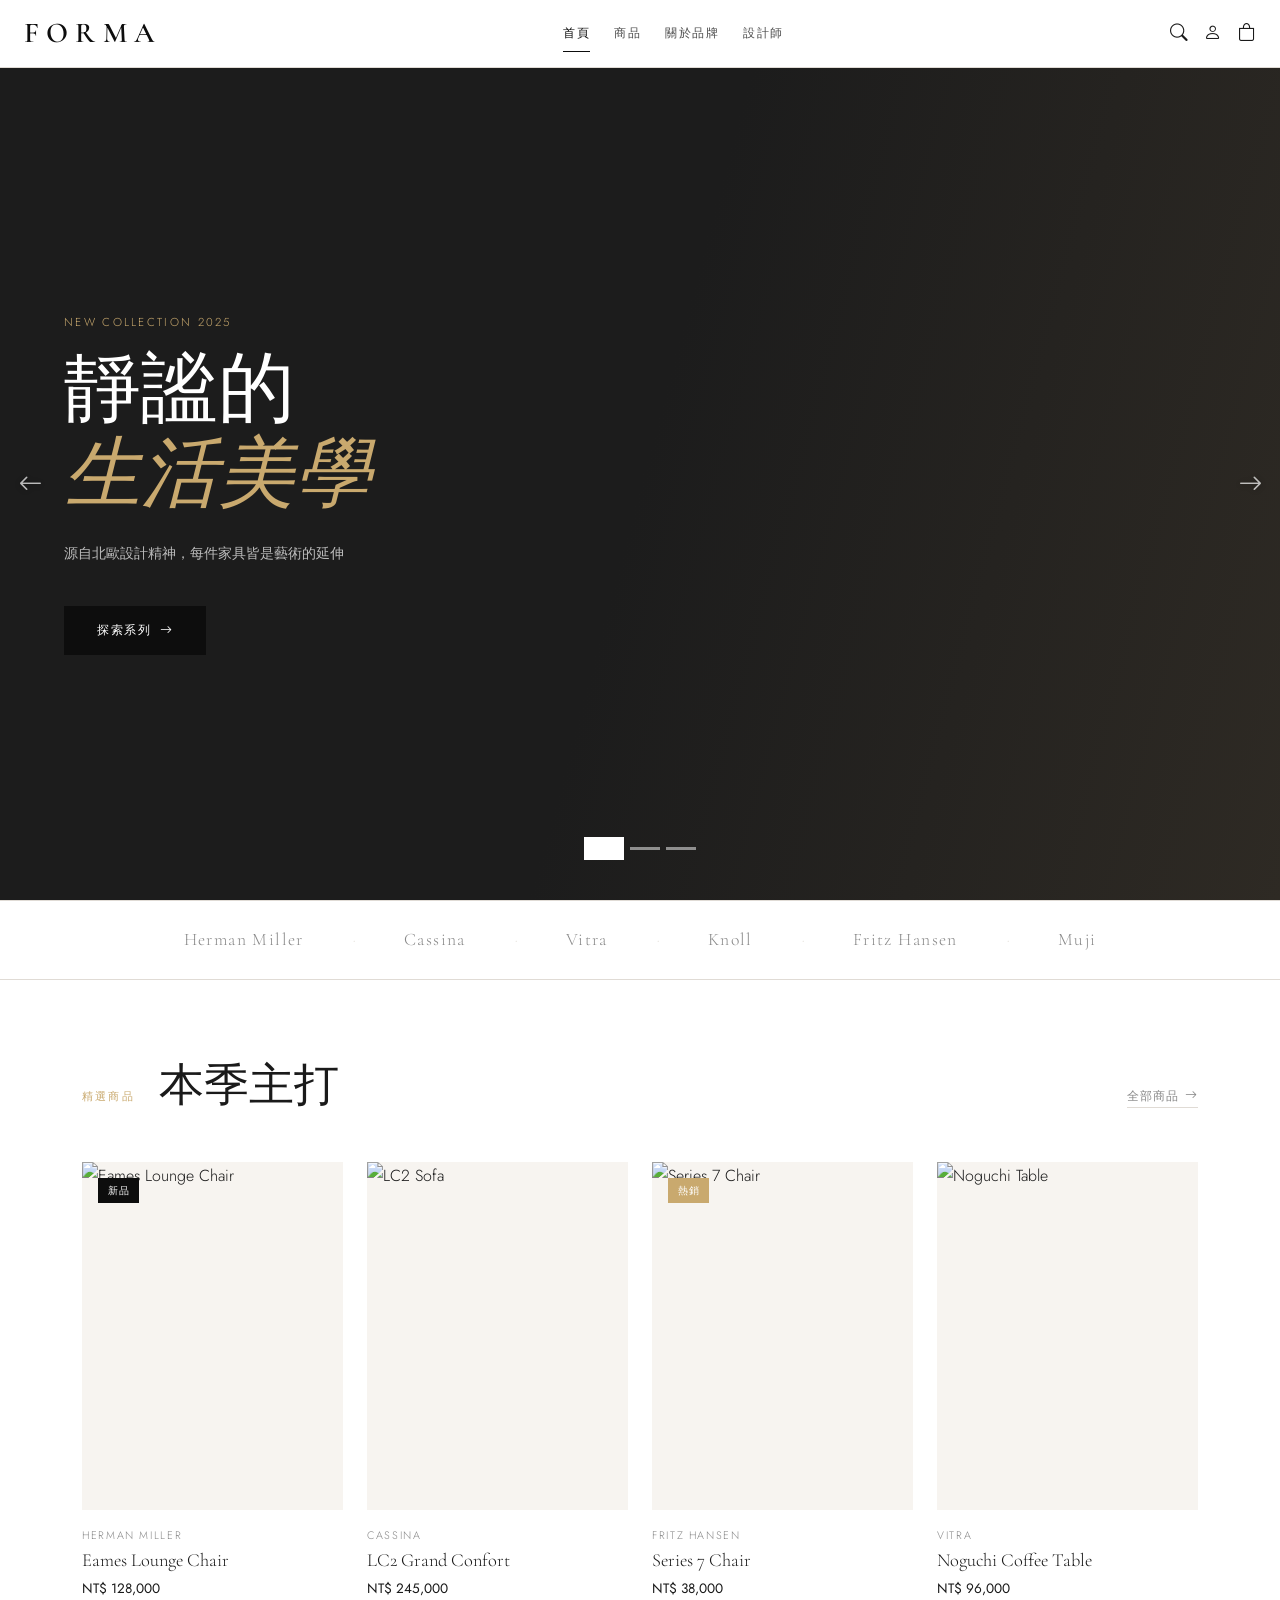
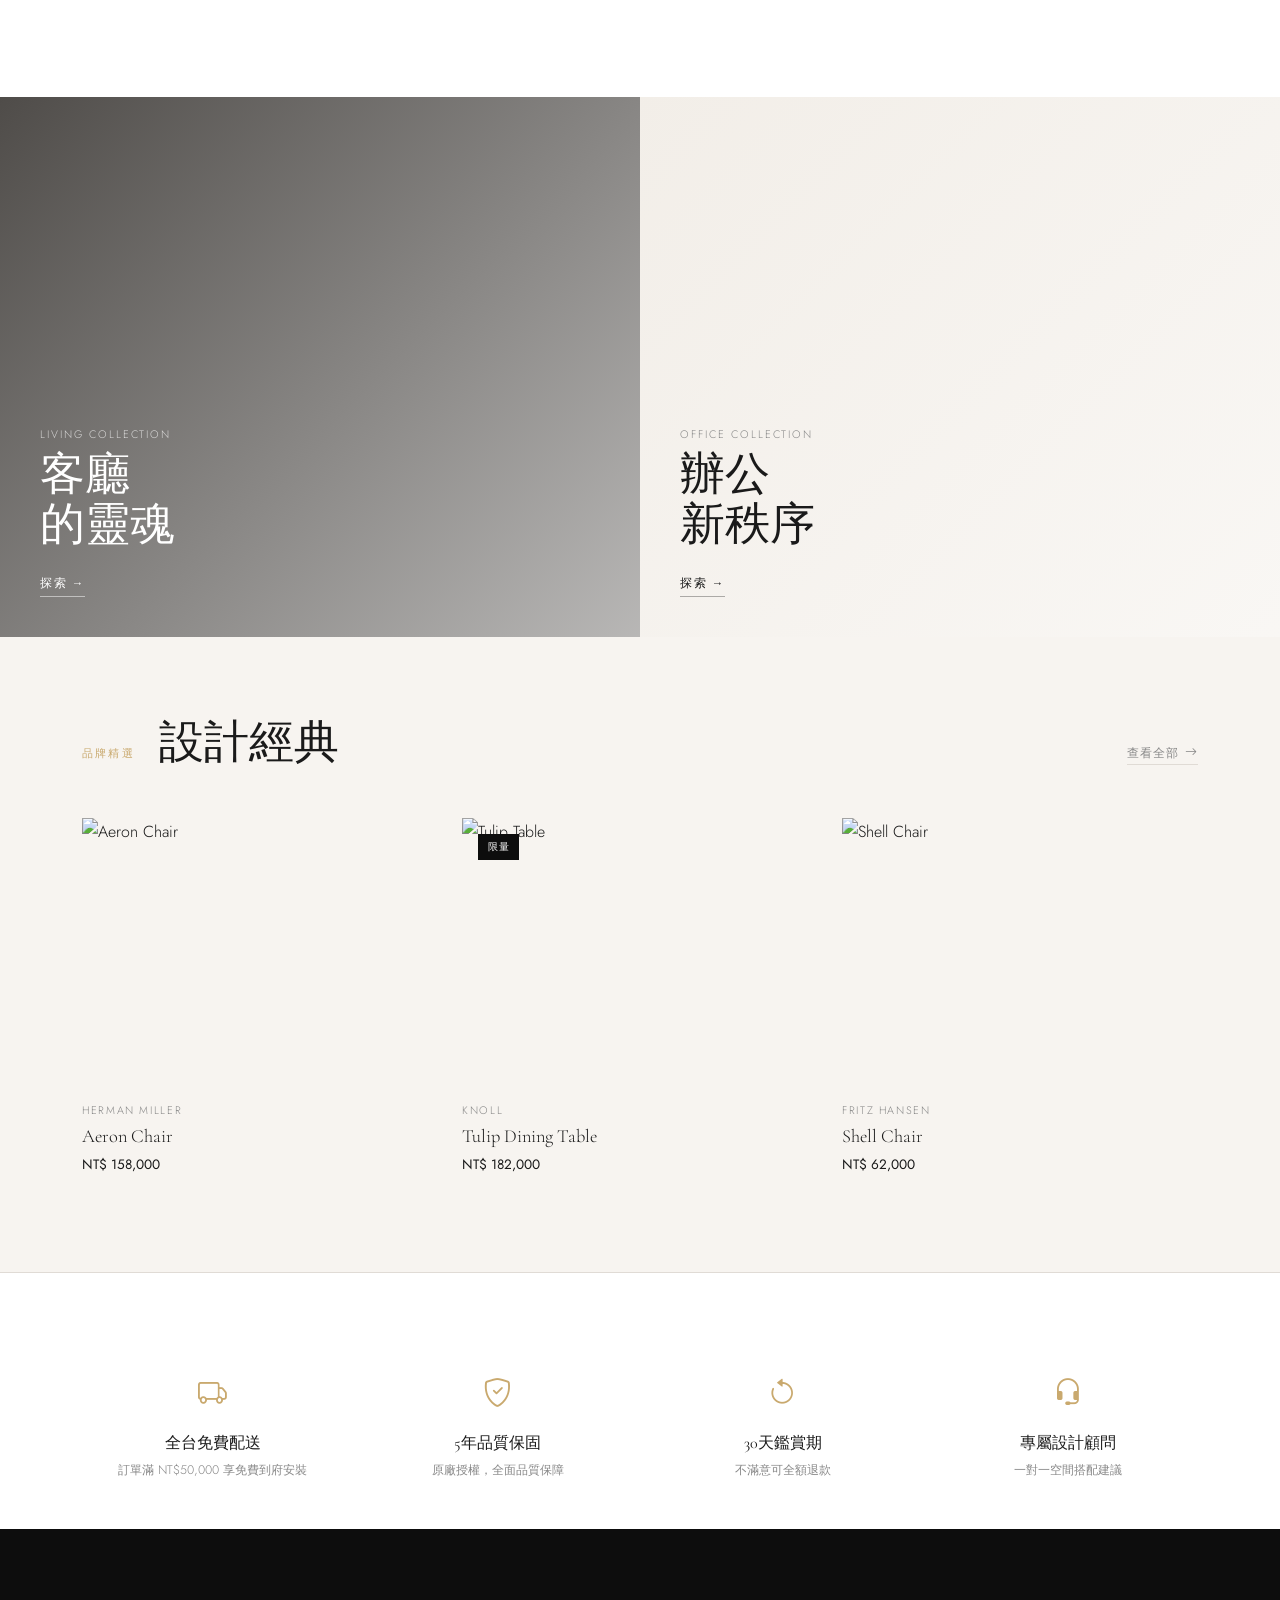
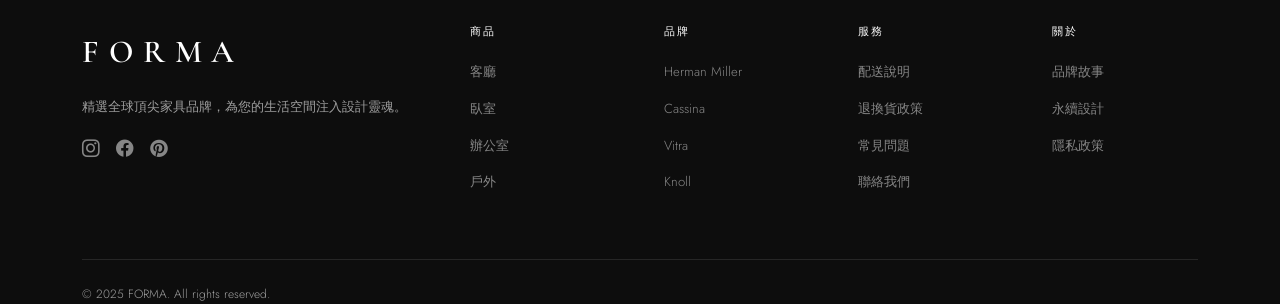
==== index.html @ 5d5b5949 "first commit" ====
<!DOCTYPE html>
<html lang="zh-TW">
<head>
  <meta charset="UTF-8">
  <meta name="viewport" content="width=device-width, initial-scale=1.0">
  <title>FORMA — 精品家具</title>
  <link rel="preconnect" href="https://fonts.googleapis.com">
  <link href="https://fonts.googleapis.com/css2?family=Cormorant+Garamond:ital,wght@0,300;0,400;0,600;1,300;1,400&family=Jost:wght@200;300;400;500&display=swap" rel="stylesheet">
  <!-- Bootstrap 5 CDN -->
  <link rel="stylesheet" href="https://cdn.jsdelivr.net/npm/bootstrap@5.3.0/dist/css/bootstrap.min.css">
  <link rel="stylesheet" href="https://cdn.jsdelivr.net/npm/bootstrap-icons@1.11.0/font/bootstrap-icons.css">
  <link rel="stylesheet" href="style.css">
</head>
<body>

  <!-- ── NAVBAR ── -->
  <nav class="navbar navbar-expand-lg sticky-top forma-nav">
    <div class="container-fluid px-4">
      <a class="navbar-brand forma-logo" href="index.html">FORMA</a>
      <button class="navbar-toggler border-0" type="button" data-bs-toggle="collapse" data-bs-target="#navMenu">
        <i class="bi bi-list fs-4"></i>
      </button>
      <div class="collapse navbar-collapse" id="navMenu">
        <ul class="navbar-nav mx-auto gap-4">
          <li class="nav-item"><a class="nav-link active" href="index.html">首頁</a></li>
          <li class="nav-item"><a class="nav-link" href="products.html">商品</a></li>
          <li class="nav-item"><a class="nav-link" href="#">關於品牌</a></li>
          <li class="nav-item"><a class="nav-link" href="#">設計師</a></li>
        </ul>
        <div class="d-flex align-items-center gap-3">
          <a href="#" class="nav-icon"><i class="bi bi-search"></i></a>
          <a href="#" class="nav-icon"><i class="bi bi-person"></i></a>
          <a href="cart.html" class="nav-icon cart-icon">
            <i class="bi bi-bag"></i>
            <span class="cart-badge" id="cartCount">0</span>
          </a>
        </div>
      </div>
    </div>
  </nav>

  <!-- ── HERO CAROUSEL ── -->
  <section class="hero-section">
    <div id="heroCarousel" class="carousel slide" data-bs-ride="carousel" data-bs-interval="5000">
      <div class="carousel-inner">

        <div class="carousel-item active">
          <div class="hero-slide hero-slide-1">
            <div class="hero-content">
              <p class="hero-label">New Collection 2025</p>
              <h1 class="hero-title">靜謐的<br><em>生活美學</em></h1>
              <p class="hero-sub">源自北歐設計精神，每件家具皆是藝術的延伸</p>
              <a href="products.html" class="btn-forma">探索系列 <i class="bi bi-arrow-right ms-2"></i></a>
            </div>
          </div>
        </div>

        <div class="carousel-item">
          <div class="hero-slide hero-slide-2">
            <div class="hero-content hero-content-right">
              <p class="hero-label">Herman Miller — Signature</p>
              <h1 class="hero-title">人體工學<br><em>的藝術</em></h1>
              <p class="hero-sub">重新定義工作與生活的邊界</p>
              <a href="products.html" class="btn-forma btn-forma-light">立即選購 <i class="bi bi-arrow-right ms-2"></i></a>
            </div>
          </div>
        </div>

        <div class="carousel-item">
          <div class="hero-slide hero-slide-3">
            <div class="hero-content">
              <p class="hero-label">Cassina — Iconic Series</p>
              <h1 class="hero-title">義大利<br><em>工藝傳承</em></h1>
              <p class="hero-sub">百年手工技藝，融入現代生活空間</p>
              <a href="products.html" class="btn-forma">發現更多 <i class="bi bi-arrow-right ms-2"></i></a>
            </div>
          </div>
        </div>

      </div>
      <!-- Carousel controls -->
      <button class="carousel-control-prev" type="button" data-bs-target="#heroCarousel" data-bs-slide="prev">
        <i class="bi bi-arrow-left carousel-arrow"></i>
      </button>
      <button class="carousel-control-next" type="button" data-bs-target="#heroCarousel" data-bs-slide="next">
        <i class="bi bi-arrow-right carousel-arrow"></i>
      </button>
      <!-- Indicators -->
      <div class="carousel-indicators carousel-dots">
        <button type="button" data-bs-target="#heroCarousel" data-bs-slide-to="0" class="active"></button>
        <button type="button" data-bs-target="#heroCarousel" data-bs-slide-to="1"></button>
        <button type="button" data-bs-target="#heroCarousel" data-bs-slide-to="2"></button>
      </div>
    </div>
  </section>

  <!-- ── BRAND STRIP ── -->
  <section class="brand-strip py-4">
    <div class="container">
      <div class="d-flex justify-content-center align-items-center flex-wrap gap-5">
        <span class="brand-name">Herman Miller</span>
        <span class="brand-sep">·</span>
        <span class="brand-name">Cassina</span>
        <span class="brand-sep">·</span>
        <span class="brand-name">Vitra</span>
        <span class="brand-sep">·</span>
        <span class="brand-name">Knoll</span>
        <span class="brand-sep">·</span>
        <span class="brand-name">Fritz Hansen</span>
        <span class="brand-sep">·</span>
        <span class="brand-name">Muji</span>
      </div>
    </div>
  </section>

  <!-- ── FEATURED PRODUCTS ── -->
  <section class="section-pad">
    <div class="container">
      <div class="section-header">
        <span class="section-label">精選商品</span>
        <h2 class="section-title">本季主打</h2>
        <a href="products.html" class="section-link">全部商品 <i class="bi bi-arrow-right"></i></a>
      </div>

      <div class="row g-4">
        <!-- Product Card 1 -->
        <div class="col-12 col-md-6 col-lg-3">
          <div class="product-card" onclick="window.location='product-detail.html?id=1'">
            <div class="product-img-wrap">
              <img src="https://images.unsplash.com/photo-1555041469-a586c61ea9bc?w=600&q=80" class="product-img" alt="Eames Lounge Chair">
              <div class="product-overlay">
                <button class="btn-overlay" onclick="event.stopPropagation(); addToCart(1, 'Eames Lounge Chair', 128000)">
                  <i class="bi bi-bag-plus me-1"></i> 加入購物車
                </button>
              </div>
              <span class="product-badge">新品</span>
            </div>
            <div class="product-info">
              <p class="product-brand">Herman Miller</p>
              <h3 class="product-name">Eames Lounge Chair</h3>
              <p class="product-price">NT$ 128,000</p>
            </div>
          </div>
        </div>

        <!-- Product Card 2 -->
        <div class="col-12 col-md-6 col-lg-3">
          <div class="product-card" onclick="window.location='product-detail.html?id=2'">
            <div class="product-img-wrap">
              <img src="https://images.unsplash.com/photo-1586023492125-27b2c045efd7?w=600&q=80" class="product-img" alt="LC2 Sofa">
              <div class="product-overlay">
                <button class="btn-overlay" onclick="event.stopPropagation(); addToCart(2, 'LC2 Grand Confort', 245000)">
                  <i class="bi bi-bag-plus me-1"></i> 加入購物車
                </button>
              </div>
            </div>
            <div class="product-info">
              <p class="product-brand">Cassina</p>
              <h3 class="product-name">LC2 Grand Confort</h3>
              <p class="product-price">NT$ 245,000</p>
            </div>
          </div>
        </div>

        <!-- Product Card 3 -->
        <div class="col-12 col-md-6 col-lg-3">
          <div class="product-card" onclick="window.location='product-detail.html?id=3'">
            <div class="product-img-wrap">
              <img src="https://images.unsplash.com/photo-1567538096630-e0c55bd6374c?w=600&q=80" class="product-img" alt="Series 7 Chair">
              <div class="product-overlay">
                <button class="btn-overlay" onclick="event.stopPropagation(); addToCart(3, 'Series 7 Chair', 38000)">
                  <i class="bi bi-bag-plus me-1"></i> 加入購物車
                </button>
              </div>
              <span class="product-badge badge-sale">熱銷</span>
            </div>
            <div class="product-info">
              <p class="product-brand">Fritz Hansen</p>
              <h3 class="product-name">Series 7 Chair</h3>
              <p class="product-price">NT$ 38,000</p>
            </div>
          </div>
        </div>

        <!-- Product Card 4 -->
        <div class="col-12 col-md-6 col-lg-3">
          <div class="product-card" onclick="window.location='product-detail.html?id=4'">
            <div class="product-img-wrap">
              <img src="https://images.unsplash.com/photo-1518455027359-f3f8164ba6bd?w=600&q=80" class="product-img" alt="Noguchi Table">
              <div class="product-overlay">
                <button class="btn-overlay" onclick="event.stopPropagation(); addToCart(4, 'Noguchi Coffee Table', 96000)">
                  <i class="bi bi-bag-plus me-1"></i> 加入購物車
                </button>
              </div>
            </div>
            <div class="product-info">
              <p class="product-brand">Vitra</p>
              <h3 class="product-name">Noguchi Coffee Table</h3>
              <p class="product-price">NT$ 96,000</p>
            </div>
          </div>
        </div>
      </div>
    </div>
  </section>

  <!-- ── BANNER SPLIT ── -->
  <section class="banner-split">
    <div class="banner-left">
      <div class="banner-content">
        <span class="banner-label">Living Collection</span>
        <h2 class="banner-title">客廳<br>的靈魂</h2>
        <a href="products.html?cat=living" class="btn-forma-sm">探索 →</a>
      </div>
    </div>
    <div class="banner-right">
      <div class="banner-content">
        <span class="banner-label">Office Collection</span>
        <h2 class="banner-title">辦公<br>新秩序</h2>
        <a href="products.html?cat=office" class="btn-forma-sm btn-forma-sm-light">探索 →</a>
      </div>
    </div>
  </section>

  <!-- ── MORE PRODUCTS ── -->
  <section class="section-pad bg-cream">
    <div class="container">
      <div class="section-header">
        <span class="section-label">品牌精選</span>
        <h2 class="section-title">設計經典</h2>
        <a href="products.html" class="section-link">查看全部 <i class="bi bi-arrow-right"></i></a>
      </div>

      <div class="row g-4">
        <div class="col-12 col-md-4 col-lg-4">
          <div class="product-card product-card-wide" onclick="window.location='product-detail.html?id=5'">
            <div class="product-img-wrap">
              <img src="https://images.unsplash.com/photo-1592078615290-033ee584e267?w=800&q=80" class="product-img" alt="Aeron Chair">
              <div class="product-overlay">
                <button class="btn-overlay" onclick="event.stopPropagation(); addToCart(5, 'Aeron Chair', 158000)">
                  <i class="bi bi-bag-plus me-1"></i> 加入購物車
                </button>
              </div>
            </div>
            <div class="product-info">
              <p class="product-brand">Herman Miller</p>
              <h3 class="product-name">Aeron Chair</h3>
              <p class="product-price">NT$ 158,000</p>
            </div>
          </div>
        </div>

        <div class="col-12 col-md-4 col-lg-4">
          <div class="product-card product-card-wide" onclick="window.location='product-detail.html?id=6'">
            <div class="product-img-wrap">
              <img src="https://images.unsplash.com/photo-1555041469-a586c61ea9bc?w=800&q=80" class="product-img" alt="Tulip Table">
              <div class="product-overlay">
                <button class="btn-overlay" onclick="event.stopPropagation(); addToCart(6, 'Tulip Dining Table', 182000)">
                  <i class="bi bi-bag-plus me-1"></i> 加入購物車
                </button>
              </div>
              <span class="product-badge">限量</span>
            </div>
            <div class="product-info">
              <p class="product-brand">Knoll</p>
              <h3 class="product-name">Tulip Dining Table</h3>
              <p class="product-price">NT$ 182,000</p>
            </div>
          </div>
        </div>

        <div class="col-12 col-md-4 col-lg-4">
          <div class="product-card product-card-wide" onclick="window.location='product-detail.html?id=7'">
            <div class="product-img-wrap">
              <img src="https://images.unsplash.com/photo-1556909114-f6e7ad7d3136?w=800&q=80" class="product-img" alt="Shell Chair">
              <div class="product-overlay">
                <button class="btn-overlay" onclick="event.stopPropagation(); addToCart(7, 'Shell Chair', 62000)">
                  <i class="bi bi-bag-plus me-1"></i> 加入購物車
                </button>
              </div>
            </div>
            <div class="product-info">
              <p class="product-brand">Fritz Hansen</p>
              <h3 class="product-name">Shell Chair</h3>
              <p class="product-price">NT$ 62,000</p>
            </div>
          </div>
        </div>
      </div>
    </div>
  </section>

  <!-- ── FEATURE STRIP ── -->
  <section class="feature-strip section-pad">
    <div class="container">
      <div class="row g-4 text-center">
        <div class="col-6 col-md-3">
          <div class="feature-item">
            <i class="bi bi-truck feature-icon"></i>
            <h5 class="feature-title">全台免費配送</h5>
            <p class="feature-text">訂單滿 NT$50,000 享免費到府安裝</p>
          </div>
        </div>
        <div class="col-6 col-md-3">
          <div class="feature-item">
            <i class="bi bi-shield-check feature-icon"></i>
            <h5 class="feature-title">5年品質保固</h5>
            <p class="feature-text">原廠授權，全面品質保障</p>
          </div>
        </div>
        <div class="col-6 col-md-3">
          <div class="feature-item">
            <i class="bi bi-arrow-counterclockwise feature-icon"></i>
            <h5 class="feature-title">30天鑑賞期</h5>
            <p class="feature-text">不滿意可全額退款</p>
          </div>
        </div>
        <div class="col-6 col-md-3">
          <div class="feature-item">
            <i class="bi bi-headset feature-icon"></i>
            <h5 class="feature-title">專屬設計顧問</h5>
            <p class="feature-text">一對一空間搭配建議</p>
          </div>
        </div>
      </div>
    </div>
  </section>

  <!-- ── FOOTER ── -->
  <footer class="forma-footer">
    <div class="container">
      <div class="row g-5 py-5">
        <div class="col-12 col-md-4">
          <p class="footer-logo">FORMA</p>
          <p class="footer-desc">精選全球頂尖家具品牌，為您的生活空間注入設計靈魂。</p>
          <div class="d-flex gap-3 mt-3">
            <a href="#" class="social-icon"><i class="bi bi-instagram"></i></a>
            <a href="#" class="social-icon"><i class="bi bi-facebook"></i></a>
            <a href="#" class="social-icon"><i class="bi bi-pinterest"></i></a>
          </div>
        </div>
        <div class="col-6 col-md-2">
          <h6 class="footer-heading">商品</h6>
          <ul class="footer-links">
            <li><a href="#">客廳</a></li>
            <li><a href="#">臥室</a></li>
            <li><a href="#">辦公室</a></li>
            <li><a href="#">戶外</a></li>
          </ul>
        </div>
        <div class="col-6 col-md-2">
          <h6 class="footer-heading">品牌</h6>
          <ul class="footer-links">
            <li><a href="#">Herman Miller</a></li>
            <li><a href="#">Cassina</a></li>
            <li><a href="#">Vitra</a></li>
            <li><a href="#">Knoll</a></li>
          </ul>
        </div>
        <div class="col-6 col-md-2">
          <h6 class="footer-heading">服務</h6>
          <ul class="footer-links">
            <li><a href="#">配送說明</a></li>
            <li><a href="#">退換貨政策</a></li>
            <li><a href="#">常見問題</a></li>
            <li><a href="#">聯絡我們</a></li>
          </ul>
        </div>
        <div class="col-6 col-md-2">
          <h6 class="footer-heading">關於</h6>
          <ul class="footer-links">
            <li><a href="#">品牌故事</a></li>
            <li><a href="#">永續設計</a></li>
            <li><a href="#">隱私政策</a></li>
          </ul>
        </div>
      </div>
      <div class="footer-bottom">
        <p>© 2025 FORMA. All rights reserved.</p>
      </div>
    </div>
  </footer>

  <!-- Toast 通知 -->
  <div class="toast-container position-fixed bottom-0 end-0 p-3">
    <div id="cartToast" class="toast align-items-center text-bg-dark border-0" role="alert">
      <div class="d-flex">
        <div class="toast-body">
          <i class="bi bi-check-circle me-2"></i> 已加入購物車！
        </div>
        <button type="button" class="btn-close btn-close-white me-2 m-auto" data-bs-dismiss="toast"></button>
      </div>
    </div>
  </div>

  <script src="https://cdn.jsdelivr.net/npm/bootstrap@5.3.0/dist/js/bootstrap.bundle.min.js"></script>
  <script src="cart.js"></script>
</body>
</html>
---- style.css ----
/* ══════════════════════════════════════
   FORMA — Design System CSS
   使用技術：CSS Variables, Flexbox, Grid,
   Position, Box Model, Bootstrap 5 整合
   ══════════════════════════════════════ */

/* ── CSS Variables (設計 Token) ── */
:root {
  --color-black:    #0d0d0d;
  --color-dark:     #1a1a1a;
  --color-mid:      #4a4a4a;
  --color-muted:    #888888;
  --color-border:   #e0dbd5;
  --color-cream:    #f7f4f0;
  --color-white:    #ffffff;
  --color-accent:   #c9a96e;   /* warm gold */
  --color-accent-d: #a8834a;

  --font-display: 'Cormorant Garamond', serif;
  --font-body:    'Jost', sans-serif;

  --nav-h: 68px;
  --radius: 2px;
  --transition: 0.3s cubic-bezier(0.4, 0, 0.2, 1);
}

/* ── Reset & Base ── */
*, *::before, *::after { box-sizing: border-box; margin: 0; padding: 0; }

html { scroll-behavior: smooth; }

body {
  font-family: var(--font-body);
  color: var(--color-dark);
  background: var(--color-white);
  font-weight: 300;
  line-height: 1.7;
  -webkit-font-smoothing: antialiased;
}

a { text-decoration: none; color: inherit; }
img { display: block; width: 100%; height: 100%; object-fit: cover; }
button { cursor: pointer; border: none; background: none; }

/* ── NAV ── */
.forma-nav {
  background: var(--color-white);
  border-bottom: 1px solid var(--color-border);
  height: var(--nav-h);
  z-index: 1000;
  transition: box-shadow var(--transition);
}
.forma-nav.scrolled { box-shadow: 0 2px 20px rgba(0,0,0,.06); }

.forma-logo {
  font-family: var(--font-display);
  font-size: 1.8rem;
  font-weight: 600;
  letter-spacing: 0.25em;
  color: var(--color-black) !important;
}

.navbar-nav .nav-link {
  font-family: var(--font-body);
  font-size: 0.78rem;
  font-weight: 400;
  letter-spacing: 0.12em;
  text-transform: uppercase;
  color: var(--color-mid) !important;
  padding: 0.5rem 0 !important;
  position: relative;
  transition: color var(--transition);
}
.navbar-nav .nav-link::after {
  content: '';
  position: absolute;
  bottom: 0; left: 0;
  width: 0; height: 1px;
  background: var(--color-black);
  transition: width var(--transition);
}
.navbar-nav .nav-link:hover,
.navbar-nav .nav-link.active { color: var(--color-black) !important; }
.navbar-nav .nav-link:hover::after,
.navbar-nav .nav-link.active::after { width: 100%; }

.nav-icon {
  color: var(--color-dark);
  font-size: 1.1rem;
  transition: color var(--transition);
  position: relative;
}
.nav-icon:hover { color: var(--color-accent); }

.cart-icon { position: relative; }
.cart-badge {
  position: absolute;
  top: -6px; right: -8px;
  background: var(--color-black);
  color: white;
  font-size: 0.6rem;
  font-weight: 500;
  width: 16px; height: 16px;
  border-radius: 50%;
  display: flex; align-items: center; justify-content: center;
}

/* ── HERO ── */
.hero-section { position: relative; overflow: hidden; }

.hero-slide {
  height: calc(100vh - var(--nav-h));
  min-height: 600px;
  display: flex;
  align-items: center;
  position: relative;
}

.hero-slide-1 {
  background: linear-gradient(105deg, #1c1c1c 50%, #2e2a24 100%);
}
.hero-slide-1::after {
  content: '';
  position: absolute; inset: 0;
  background: url('https://images.unsplash.com/photo-1555041469-a586c61ea9bc?w=1400&q=80') right/55% no-repeat;
  opacity: 0.55;
}

.hero-slide-2 {
  background: var(--color-cream);
}
.hero-slide-2::after {
  content: '';
  position: absolute; inset: 0;
  background: url('https://images.unsplash.com/photo-1592078615290-033ee584e267?w=1400&q=80') left/50% no-repeat;
  opacity: 0.6;
}

.hero-slide-3 {
  background: linear-gradient(105deg, #2c2520 55%, #1a1310 100%);
}
.hero-slide-3::after {
  content: '';
  position: absolute; inset: 0;
  background: url('https://images.unsplash.com/photo-1567538096630-e0c55bd6374c?w=1400&q=80') right/50% no-repeat;
  opacity: 0.45;
}

.hero-content {
  position: relative;
  z-index: 2;
  padding: 0 5vw;
  max-width: 600px;
  animation: heroFadeIn 0.8s ease both;
}
.hero-content-right {
  margin-left: auto;
  padding-right: 5vw;
  padding-left: 0;
  text-align: right;
}

@keyframes heroFadeIn {
  from { opacity: 0; transform: translateY(30px); }
  to   { opacity: 1; transform: translateY(0); }
}

.hero-label {
  font-family: var(--font-body);
  font-size: 0.72rem;
  letter-spacing: 0.2em;
  text-transform: uppercase;
  color: var(--color-accent);
  margin-bottom: 1rem;
}

.hero-title {
  font-family: var(--font-display);
  font-size: clamp(3rem, 6vw, 5.5rem);
  font-weight: 300;
  line-height: 1.1;
  color: var(--color-white);
  margin-bottom: 1.5rem;
}
.hero-slide-2 .hero-title { color: var(--color-black); }

.hero-title em {
  font-style: italic;
  font-weight: 300;
  color: var(--color-accent);
}

.hero-sub {
  font-size: 0.9rem;
  color: rgba(255,255,255,0.7);
  margin-bottom: 2.5rem;
  max-width: 380px;
}
.hero-slide-2 .hero-sub { color: var(--color-mid); }

/* Carousel Overrides */
.carousel-arrow {
  font-size: 1.5rem;
  color: white;
  text-shadow: 0 1px 6px rgba(0,0,0,.4);
}
.carousel-control-prev, .carousel-control-next {
  width: 60px;
  opacity: 0.7;
  transition: opacity var(--transition);
}
.carousel-control-prev:hover, .carousel-control-next:hover { opacity: 1; }

.carousel-dots { bottom: 1.5rem; }
.carousel-dots button {
  width: 24px; height: 2px;
  border-radius: 0;
  background: rgba(255,255,255,0.4);
  opacity: 1;
  transition: background var(--transition), width var(--transition);
}
.carousel-dots button.active {
  background: white;
  width: 40px;
}

/* ── BUTTONS ── */
.btn-forma {
  display: inline-flex;
  align-items: center;
  font-family: var(--font-body);
  font-size: 0.75rem;
  font-weight: 400;
  letter-spacing: 0.14em;
  text-transform: uppercase;
  color: white;
  background: var(--color-black);
  border: 1px solid var(--color-black);
  padding: 0.85rem 2rem;
  transition: all var(--transition);
}
.btn-forma:hover {
  background: var(--color-accent);
  border-color: var(--color-accent);
  color: white;
}

.btn-forma-light {
  background: transparent;
  border: 1px solid white;
  color: white;
}
.btn-forma-light:hover {
  background: white;
  color: var(--color-black);
}

.btn-forma-full {
  display: block; width: 100%;
  font-family: var(--font-body);
  font-size: 0.78rem;
  font-weight: 400;
  letter-spacing: 0.15em;
  text-transform: uppercase;
  background: var(--color-black);
  color: white;
  border: 1px solid var(--color-black);
  padding: 1rem;
  transition: all var(--transition);
}
.btn-forma-full:hover { background: var(--color-accent); border-color: var(--color-accent); }

.btn-forma-outline {
  display: block; width: 100%;
  font-family: var(--font-body);
  font-size: 0.78rem;
  font-weight: 400;
  letter-spacing: 0.15em;
  text-transform: uppercase;
  background: transparent;
  color: var(--color-black);
  border: 1px solid var(--color-border);
  padding: 1rem;
  transition: all var(--transition);
}
.btn-forma-outline:hover { border-color: var(--color-black); }

.btn-forma-sm {
  display: inline-flex; align-items: center;
  font-family: var(--font-body);
  font-size: 0.72rem;
  letter-spacing: 0.14em;
  text-transform: uppercase;
  color: white;
  border-bottom: 1px solid rgba(255,255,255,0.5);
  padding-bottom: 2px;
  transition: border-color var(--transition);
}
.btn-forma-sm:hover { border-color: white; color: white; }
.btn-forma-sm-light { color: var(--color-dark); border-color: rgba(0,0,0,0.3); }
.btn-forma-sm-light:hover { border-color: var(--color-dark); color: var(--color-dark); }

.btn-forma-sm-dark {
  font-family: var(--font-body);
  font-size: 0.75rem;
  letter-spacing: 0.12em;
  text-transform: uppercase;
  background: var(--color-black);
  color: white;
  border: 1px solid var(--color-black);
  padding: 0.6rem 1.5rem;
  transition: all var(--transition);
}
.btn-forma-sm-dark:hover { background: var(--color-accent); border-color: var(--color-accent); }

.btn-forma-outline-sm {
  font-family: var(--font-body);
  font-size: 0.75rem;
  letter-spacing: 0.12em;
  text-transform: uppercase;
  background: transparent;
  color: var(--color-dark);
  border: 1px solid var(--color-border);
  padding: 0.6rem 1.5rem;
  transition: all var(--transition);
}
.btn-forma-outline-sm:hover { border-color: var(--color-dark); }

/* ── SECTIONS ── */
.section-pad { padding: 5rem 0; }
.bg-cream { background: var(--color-cream); }

.section-header {
  display: flex;
  align-items: baseline;
  gap: 1.5rem;
  margin-bottom: 2.5rem;
  flex-wrap: wrap;
}
.section-label {
  font-size: 0.7rem;
  letter-spacing: 0.2em;
  text-transform: uppercase;
  color: var(--color-accent);
  font-weight: 400;
}
.section-title {
  font-family: var(--font-display);
  font-size: clamp(2rem, 3.5vw, 2.8rem);
  font-weight: 300;
  flex: 1;
}
.section-link {
  font-size: 0.75rem;
  letter-spacing: 0.1em;
  text-transform: uppercase;
  color: var(--color-muted);
  border-bottom: 1px solid var(--color-border);
  padding-bottom: 1px;
  transition: all var(--transition);
  white-space: nowrap;
}
.section-link:hover { color: var(--color-black); border-color: var(--color-black); }

/* ── BRAND STRIP ── */
.brand-strip {
  border-top: 1px solid var(--color-border);
  border-bottom: 1px solid var(--color-border);
  background: var(--color-white);
}
.brand-name {
  font-family: var(--font-display);
  font-size: 1.1rem;
  font-weight: 300;
  letter-spacing: 0.08em;
  color: var(--color-muted);
  transition: color var(--transition);
}
.brand-name:hover { color: var(--color-black); }
.brand-sep { color: var(--color-border); }

/* ── PRODUCT CARD ── */
.product-card {
  cursor: pointer;
  transition: transform var(--transition);
}
.product-card:hover { transform: translateY(-4px); }

.product-img-wrap {
  position: relative;
  overflow: hidden;
  aspect-ratio: 3/4;
  background: var(--color-cream);
}
.product-card-wide .product-img-wrap { aspect-ratio: 4/3; }

.product-img {
  transition: transform 0.5s ease;
}
.product-card:hover .product-img { transform: scale(1.04); }

.product-overlay {
  position: absolute;
  inset: 0;
  background: rgba(0,0,0,0.35);
  display: flex;
  align-items: flex-end;
  justify-content: center;
  padding-bottom: 1.5rem;
  opacity: 0;
  transition: opacity var(--transition);
}
.product-card:hover .product-overlay { opacity: 1; }

.btn-overlay {
  font-family: var(--font-body);
  font-size: 0.72rem;
  font-weight: 400;
  letter-spacing: 0.14em;
  text-transform: uppercase;
  color: white;
  background: rgba(0,0,0,0.7);
  border: 1px solid rgba(255,255,255,0.4);
  padding: 0.6rem 1.4rem;
  backdrop-filter: blur(4px);
  transition: all var(--transition);
}
.btn-overlay:hover { background: var(--color-black); border-color: var(--color-black); }

.product-badge {
  position: absolute;
  top: 1rem; left: 1rem;
  font-size: 0.65rem;
  font-weight: 500;
  letter-spacing: 0.1em;
  text-transform: uppercase;
  background: var(--color-black);
  color: white;
  padding: 0.25rem 0.6rem;
}
.badge-sale { background: var(--color-accent); }

.product-info { padding: 1rem 0 0; }
.product-brand {
  font-size: 0.68rem;
  letter-spacing: 0.15em;
  text-transform: uppercase;
  color: var(--color-muted);
  margin-bottom: 0.3rem;
}
.product-name {
  font-family: var(--font-display);
  font-size: 1.15rem;
  font-weight: 300;
  margin-bottom: 0.4rem;
}
.product-price {
  font-size: 0.85rem;
  font-weight: 400;
  color: var(--color-dark);
}

/* ── BANNER SPLIT ── */
.banner-split {
  display: grid;
  grid-template-columns: 1fr 1fr;
  height: 60vh;
  min-height: 400px;
}
.banner-left {
  background: url('https://images.unsplash.com/photo-1586023492125-27b2c045efd7?w=900&q=80') center/cover;
  position: relative;
}
.banner-left::before {
  content: ''; position: absolute; inset: 0;
  background: linear-gradient(135deg, rgba(20,16,12,.75), rgba(20,16,12,.3));
}
.banner-right {
  background: url('https://images.unsplash.com/photo-1592078615290-033ee584e267?w=900&q=80') center/cover;
  position: relative;
}
.banner-right::before {
  content: ''; position: absolute; inset: 0;
  background: linear-gradient(135deg, rgba(240,235,228,.85), rgba(240,235,228,.4));
}
.banner-content {
  position: absolute; inset: 0;
  display: flex; flex-direction: column;
  align-items: flex-start; justify-content: flex-end;
  padding: 2.5rem;
  z-index: 1;
}
.banner-label {
  font-size: 0.68rem;
  letter-spacing: 0.18em;
  text-transform: uppercase;
  color: rgba(255,255,255,0.7);
  margin-bottom: 0.5rem;
}
.banner-right .banner-label { color: var(--color-muted); }
.banner-title {
  font-family: var(--font-display);
  font-size: clamp(2rem, 3.5vw, 3rem);
  font-weight: 300;
  line-height: 1.1;
  color: white;
  margin-bottom: 1.5rem;
}
.banner-right .banner-title { color: var(--color-dark); }

/* ── FEATURE STRIP ── */
.feature-strip { border-top: 1px solid var(--color-border); }
.feature-item { padding: 1rem; }
.feature-icon {
  font-size: 1.8rem;
  color: var(--color-accent);
  display: block;
  margin-bottom: 1rem;
}
.feature-title {
  font-family: var(--font-display);
  font-size: 1rem;
  font-weight: 400;
  margin-bottom: 0.4rem;
}
.feature-text {
  font-size: 0.78rem;
  color: var(--color-muted);
  margin: 0;
}

/* ── FOOTER ── */
.forma-footer {
  background: var(--color-black);
  color: rgba(255,255,255,0.6);
}
.footer-logo {
  font-family: var(--font-display);
  font-size: 2rem;
  font-weight: 600;
  letter-spacing: 0.3em;
  color: white;
  margin-bottom: 1rem;
}
.footer-desc { font-size: 0.82rem; line-height: 1.8; }
.footer-heading {
  font-family: var(--font-body);
  font-size: 0.68rem;
  letter-spacing: 0.18em;
  text-transform: uppercase;
  color: white;
  margin-bottom: 1.2rem;
}
.footer-links { list-style: none; padding: 0; }
.footer-links li { margin-bottom: 0.6rem; }
.footer-links a {
  font-size: 0.82rem;
  color: rgba(255,255,255,0.5);
  transition: color var(--transition);
}
.footer-links a:hover { color: white; }
.social-icon {
  font-size: 1.1rem;
  color: rgba(255,255,255,0.5);
  transition: color var(--transition);
}
.social-icon:hover { color: var(--color-accent); }
.footer-bottom {
  border-top: 1px solid rgba(255,255,255,.1);
  font-size: 0.75rem;
  padding-top: 1.5rem !important;
}
.footer-bottom p { margin: 0; }

/* ── PAGE HEADER ── */
.page-header {
  padding: 1.5rem 0 2rem;
  border-bottom: 1px solid var(--color-border);
}
.forma-breadcrumb { margin: 0 0 0.75rem; }
.forma-breadcrumb .breadcrumb-item a { color: var(--color-muted); font-size: 0.78rem; }
.forma-breadcrumb .breadcrumb-item.active { color: var(--color-dark); font-size: 0.78rem; }
.forma-breadcrumb .breadcrumb-item + .breadcrumb-item::before { color: var(--color-border); }
.page-title {
  font-family: var(--font-display);
  font-size: clamp(2rem, 4vw, 3.2rem);
  font-weight: 300;
  margin: 0;
}

/* ── FILTER PANEL ── */
.filter-panel {
  border: 1px solid var(--color-border);
  padding: 1.5rem;
  position: sticky;
  top: calc(var(--nav-h) + 1rem);
}
.filter-heading {
  font-family: var(--font-display);
  font-size: 1.2rem;
  font-weight: 400;
  margin-bottom: 1.5rem;
  padding-bottom: 1rem;
  border-bottom: 1px solid var(--color-border);
}
.filter-group { margin-bottom: 1.5rem; padding-bottom: 1.5rem; border-bottom: 1px solid var(--color-border); }
.filter-group:last-child { border-bottom: none; }
.filter-sub {
  font-size: 0.68rem;
  letter-spacing: 0.15em;
  text-transform: uppercase;
  color: var(--color-muted);
  margin-bottom: 0.8rem;
}
.filter-check { margin-bottom: 0.4rem; }
.filter-check .form-check-input:checked {
  background-color: var(--color-black);
  border-color: var(--color-black);
}
.filter-check .form-check-label { font-size: 0.85rem; }

.forma-range { width: 100%; accent-color: var(--color-black); margin-bottom: 0.5rem; }
.price-display { font-size: 0.82rem; color: var(--color-mid); }

.forma-select {
  width: 100%;
  border: 1px solid var(--color-border);
  padding: 0.5rem 0.8rem;
  font-family: var(--font-body);
  font-size: 0.82rem;
  color: var(--color-dark);
  background: white;
  outline: none;
  cursor: pointer;
  transition: border-color var(--transition);
}
.forma-select:focus { border-color: var(--color-dark); }

/* ── PRODUCT LIST (Products page) ── */
.result-count { font-size: 0.82rem; color: var(--color-muted); margin: 0; }
.view-btn {
  width: 36px; height: 36px;
  border: 1px solid var(--color-border);
  display: flex; align-items: center; justify-content: center;
  font-size: 0.9rem;
  color: var(--color-muted);
  transition: all var(--transition);
}
.view-btn.active, .view-btn:hover {
  background: var(--color-black);
  color: white;
  border-color: var(--color-black);
}

/* Pagination */
.forma-pagination .page-link {
  border: 1px solid var(--color-border);
  color: var(--color-dark);
  font-size: 0.8rem;
  padding: 0.5rem 0.85rem;
  border-radius: 0 !important;
  transition: all var(--transition);
}
.forma-pagination .page-item.active .page-link {
  background: var(--color-black);
  border-color: var(--color-black);
  color: white;
}
.forma-pagination .page-link:hover { background: var(--color-cream); }

/* ── MAGNIFIER (Product Detail) ── */
.gallery-wrap { position: sticky; top: calc(var(--nav-h) + 1rem); }

.magnifier-container {
  position: relative;
  overflow: hidden;
  cursor: crosshair;
  border: 1px solid var(--color-border);
  aspect-ratio: 1/1;
  background: var(--color-cream);
}

.gallery-main-img {
  width: 100%; height: 100%;
  object-fit: cover;
  display: block;
  transition: opacity 0.3s ease;
}

.magnifier-lens {
  position: absolute;
  border: 1px solid rgba(255,255,255,.6);
  background: rgba(255,255,255,.15);
  backdrop-filter: blur(0px);
  pointer-events: none;
  opacity: 0;
  transition: opacity 0.2s;
  box-shadow: 0 0 0 1px rgba(0,0,0,.1);
  border-radius: 50%;
}

.magnifier-result {
  position: absolute;
  top: 0; right: -102%;
  width: 100%; height: 100%;
  border: 1px solid var(--color-border);
  background: var(--color-cream);
  background-repeat: no-repeat;
  opacity: 0;
  pointer-events: none;
  transition: opacity 0.2s;
  z-index: 10;
}

.magnifier-container:hover .magnifier-lens,
.magnifier-container:hover .magnifier-result { opacity: 1; }

.thumb-strip {
  display: flex;
  gap: 0.5rem;
  margin-top: 0.75rem;
}
.thumb {
  width: 70px; height: 70px;
  object-fit: cover;
  cursor: pointer;
  border: 1px solid transparent;
  opacity: 0.6;
  transition: all var(--transition);
  flex-shrink: 0;
}
.thumb:hover, .thumb.active {
  border-color: var(--color-black);
  opacity: 1;
}

.magnifier-hint {
  font-size: 0.72rem;
  color: var(--color-muted);
  margin-top: 0.5rem;
}

/* ── PRODUCT DETAIL INFO ── */
.product-detail-info { padding-top: 0.5rem; }
.detail-brand {
  font-size: 0.7rem;
  letter-spacing: 0.2em;
  text-transform: uppercase;
  color: var(--color-accent);
  margin-bottom: 0.5rem;
}
.detail-name {
  font-family: var(--font-display);
  font-size: clamp(1.8rem, 3vw, 2.5rem);
  font-weight: 300;
  line-height: 1.2;
  margin-bottom: 0.75rem;
}
.detail-rating { margin-bottom: 1rem; }
.detail-rating .bi { color: var(--color-accent); font-size: 0.85rem; }
.rating-count { font-size: 0.78rem; color: var(--color-muted); margin-left: 0.5rem; }
.detail-price {
  font-family: var(--font-display);
  font-size: 1.8rem;
  font-weight: 300;
  margin-bottom: 1.2rem;
}
.detail-desc { font-size: 0.88rem; color: var(--color-mid); line-height: 1.9; margin-bottom: 2rem; }

/* Options */
.option-group { margin-bottom: 1.5rem; }
.option-label {
  font-size: 0.7rem;
  letter-spacing: 0.15em;
  text-transform: uppercase;
  color: var(--color-muted);
  margin-bottom: 0.75rem;
}
.option-selected {
  color: var(--color-dark);
  font-weight: 400;
  margin-left: 0.5rem;
  text-transform: none;
  letter-spacing: 0;
  font-size: 0.8rem;
}

.color-swatches { display: flex; gap: 0.6rem; }
.swatch {
  width: 28px; height: 28px;
  border-radius: 50%;
  border: 2px solid transparent;
  outline: 2px solid transparent;
  outline-offset: 2px;
  transition: outline-color var(--transition);
}
.swatch.active, .swatch:hover { outline-color: var(--color-black); }

.opt-btn {
  font-family: var(--font-body);
  font-size: 0.75rem;
  letter-spacing: 0.05em;
  color: var(--color-dark);
  border: 1px solid var(--color-border);
  padding: 0.4rem 0.9rem;
  transition: all var(--transition);
}
.opt-btn.active, .opt-btn:hover { border-color: var(--color-black); background: var(--color-black); color: white; }

/* Qty */
.qty-control {
  display: flex;
  align-items: center;
  gap: 0;
  width: fit-content;
  border: 1px solid var(--color-border);
}
.qty-btn {
  width: 40px; height: 40px;
  display: flex; align-items: center; justify-content: center;
  font-size: 0.9rem;
  color: var(--color-dark);
  transition: background var(--transition);
}
.qty-btn:hover { background: var(--color-cream); }
.qty-num {
  min-width: 44px;
  text-align: center;
  font-size: 0.9rem;
  border-left: 1px solid var(--color-border);
  border-right: 1px solid var(--color-border);
  line-height: 40px;
}

/* Meta Info */
.detail-meta { border-top: 1px solid var(--color-border); padding-top: 1.25rem; }
.meta-row {
  display: flex;
  justify-content: space-between;
  align-items: center;
  padding: 0.5rem 0;
  font-size: 0.82rem;
  border-bottom: 1px solid var(--color-border);
}
.meta-row:last-child { border-bottom: none; }
.meta-key { color: var(--color-muted); }
.meta-val { color: var(--color-dark); }

/* TABS */
.forma-tabs { border-bottom: 1px solid var(--color-border); gap: 0.5rem; }
.forma-tabs .nav-link {
  font-family: var(--font-body);
  font-size: 0.78rem;
  letter-spacing: 0.1em;
  text-transform: uppercase;
  color: var(--color-muted);
  border: none !important;
  border-bottom: 2px solid transparent !important;
  padding: 0.75rem 0.5rem;
  border-radius: 0 !important;
  transition: all var(--transition);
}
.forma-tabs .nav-link.active {
  color: var(--color-black);
  border-bottom-color: var(--color-black) !important;
  background: none;
}

.forma-tab-content { padding: 2rem 0; }

.spec-grid {}
.spec-item {
  display: flex; flex-direction: column;
  padding: 1rem;
  border: 1px solid var(--color-border);
}
.spec-key { font-size: 0.68rem; letter-spacing: 0.15em; text-transform: uppercase; color: var(--color-muted); margin-bottom: 0.3rem; }
.spec-val { font-size: 0.9rem; }

.story-content p { font-size: 0.9rem; line-height: 1.9; color: var(--color-mid); margin-bottom: 1rem; }

.review-item { padding: 1.5rem 0; border-bottom: 1px solid var(--color-border); }
.review-stars { color: var(--color-accent); font-size: 0.85rem; }
.review-date { font-size: 0.75rem; color: var(--color-muted); margin: 0.25rem 0 0.75rem; }
.review-text { font-size: 0.88rem; color: var(--color-mid); margin: 0; }

.mt-6 { margin-top: 5rem; }

/* ── CART PAGE ── */
.empty-cart { padding: 4rem 0; }
.empty-cart-icon { font-size: 4rem; color: var(--color-border); }

.cart-count-title { font-family: var(--font-display); font-weight: 400; font-size: 1.1rem; }
.btn-text-link { font-size: 0.75rem; color: var(--color-muted); letter-spacing: 0.08em; transition: color var(--transition); }
.btn-text-link:hover { color: var(--color-dark); }

.cart-item {
  display: grid;
  grid-template-columns: 100px 1fr auto;
  gap: 1.5rem;
  align-items: start;
  padding: 1.5rem 0;
  border-bottom: 1px solid var(--color-border);
  animation: fadeInUp 0.3s ease both;
}
@keyframes fadeInUp {
  from { opacity: 0; transform: translateY(12px); }
  to   { opacity: 1; transform: translateY(0); }
}

.cart-item-img {
  width: 100px; height: 100px;
  object-fit: cover;
  background: var(--color-cream);
}
.cart-item-brand { font-size: 0.65rem; letter-spacing: 0.15em; text-transform: uppercase; color: var(--color-muted); }
.cart-item-name { font-family: var(--font-display); font-size: 1.1rem; font-weight: 300; margin: 0.25rem 0; }
.cart-item-meta { font-size: 0.78rem; color: var(--color-muted); }
.cart-item-qty { display: flex; align-items: center; gap: 0.5rem; margin-top: 0.75rem; }
.cart-qty-btn {
  width: 28px; height: 28px;
  border: 1px solid var(--color-border);
  display: flex; align-items: center; justify-content: center;
  font-size: 0.8rem;
  transition: all var(--transition);
}
.cart-qty-btn:hover { background: var(--color-black); color: white; border-color: var(--color-black); }
.cart-qty-num { font-size: 0.85rem; min-width: 24px; text-align: center; }

.cart-item-price { font-size: 1rem; font-weight: 400; white-space: nowrap; }
.cart-item-remove { font-size: 0.7rem; color: var(--color-muted); letter-spacing: 0.1em; display: block; margin-top: 0.5rem; text-align: right; transition: color var(--transition); }
.cart-item-remove:hover { color: #c0392b; }

/* Order Summary */
.order-summary {
  border: 1px solid var(--color-border);
  padding: 2rem;
  position: sticky;
  top: calc(var(--nav-h) + 1rem);
}
.summary-title { font-family: var(--font-display); font-size: 1.3rem; font-weight: 400; margin-bottom: 1.5rem; padding-bottom: 1rem; border-bottom: 1px solid var(--color-border); }
.summary-row { display: flex; justify-content: space-between; font-size: 0.85rem; padding: 0.6rem 0; color: var(--color-mid); }
.summary-total { display: flex; justify-content: space-between; font-size: 1rem; font-weight: 500; padding: 1rem 0; border-top: 1px solid var(--color-border); margin-top: 0.5rem; }

.coupon-wrap { display: flex; gap: 0; margin: 1rem 0; }
.coupon-input {
  flex: 1;
  border: 1px solid var(--color-border);
  border-right: none;
  padding: 0.6rem 0.8rem;
  font-family: var(--font-body);
  font-size: 0.82rem;
  outline: none;
}
.coupon-input:focus { border-color: var(--color-dark); }
.coupon-btn {
  background: var(--color-black);
  color: white;
  font-family: var(--font-body);
  font-size: 0.72rem;
  letter-spacing: 0.1em;
  text-transform: uppercase;
  padding: 0 1rem;
  transition: background var(--transition);
}
.coupon-btn:hover { background: var(--color-accent); }
.coupon-msg { font-size: 0.78rem; margin-bottom: 0.5rem; }
.coupon-ok { color: green; }
.coupon-err { color: #c0392b; }

.summary-secure { font-size: 0.72rem; color: var(--color-muted); text-align: center; }

/* MODAL */
.forma-modal { border-radius: 0; border: 1px solid var(--color-border); }

/* ── RESPONSIVE ── */
@media (max-width: 992px) {
  .magnifier-result { display: none; }
  .hero-slide { height: 70vh; }
  .banner-split { grid-template-columns: 1fr; height: auto; }
  .banner-left, .banner-right { height: 300px; }
}
@media (max-width: 768px) {
  .hero-title { font-size: 2.8rem; }
  .cart-item { grid-template-columns: 80px 1fr; }
  .cart-item > div:last-child { grid-column: 2; }
}
@media (max-width: 576px) {
  .section-pad { padding: 3rem 0; }
  .thumb { width: 55px; height: 55px; }
}
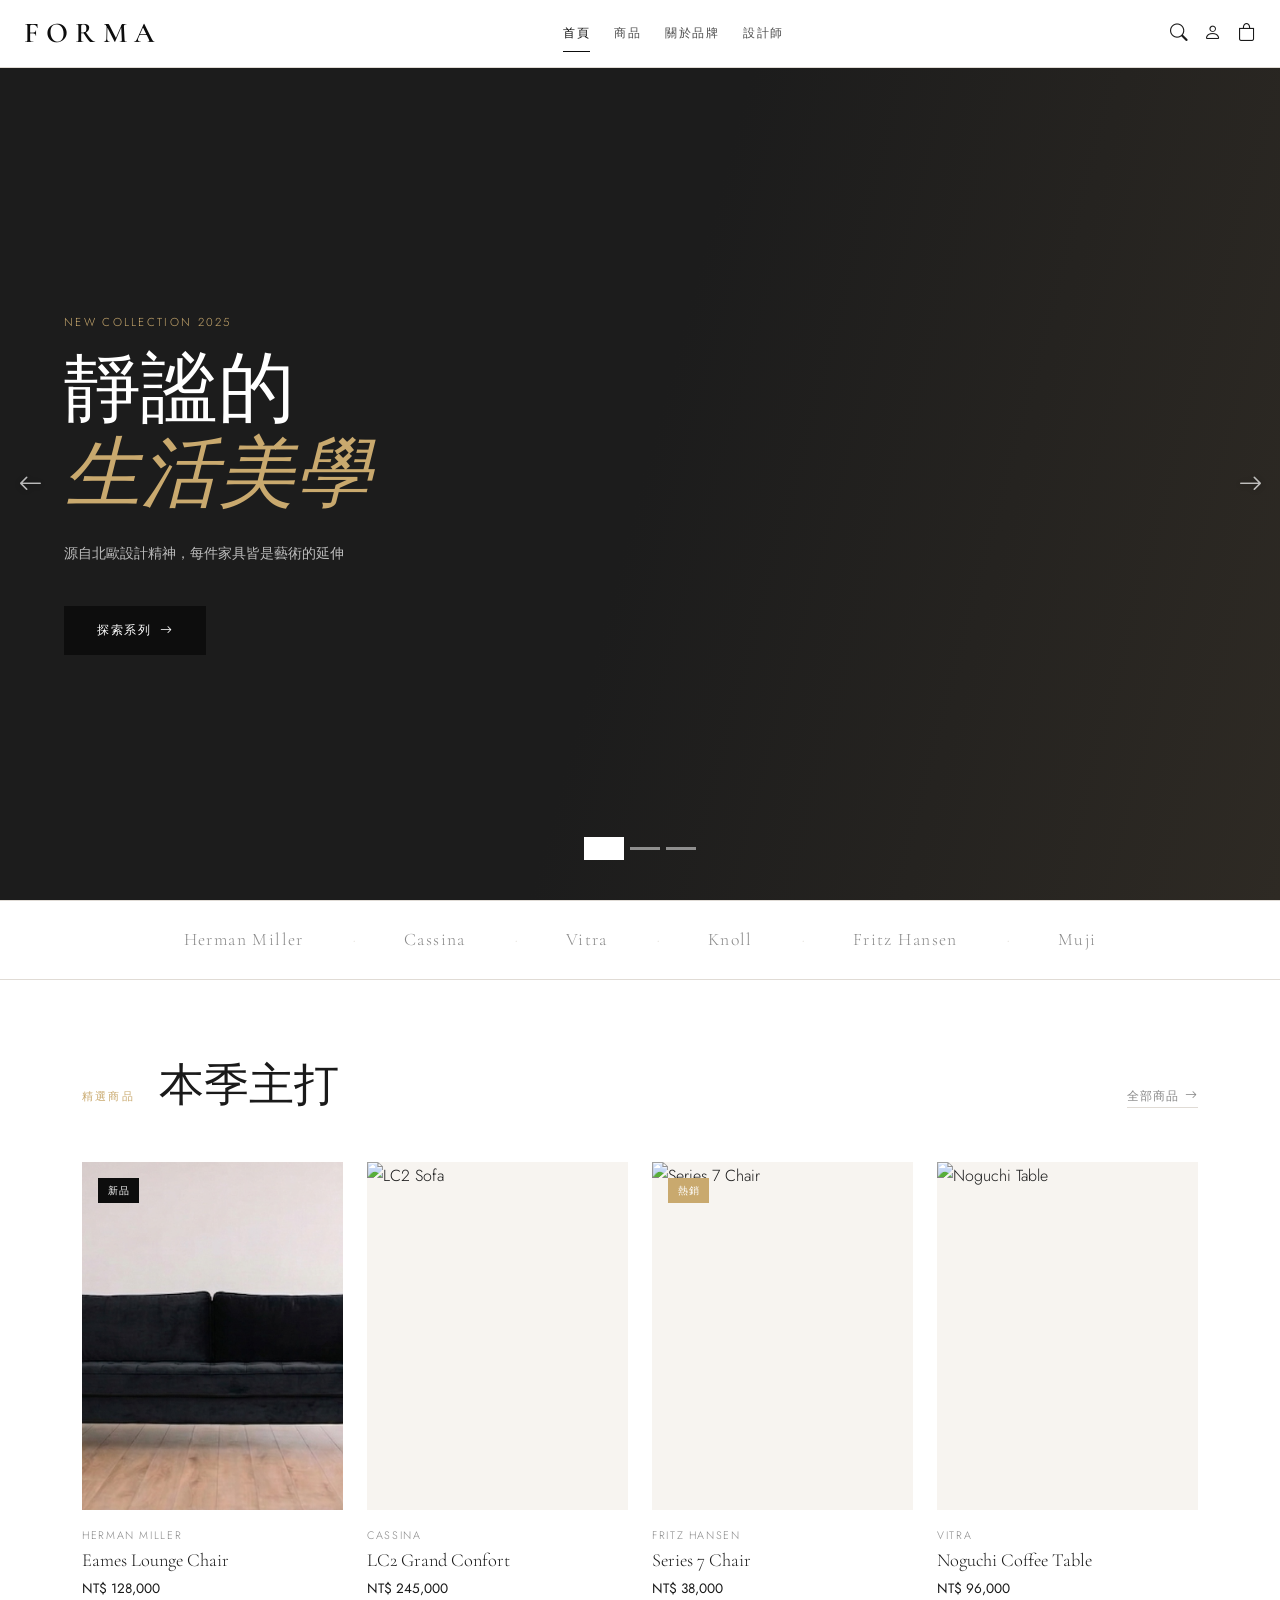
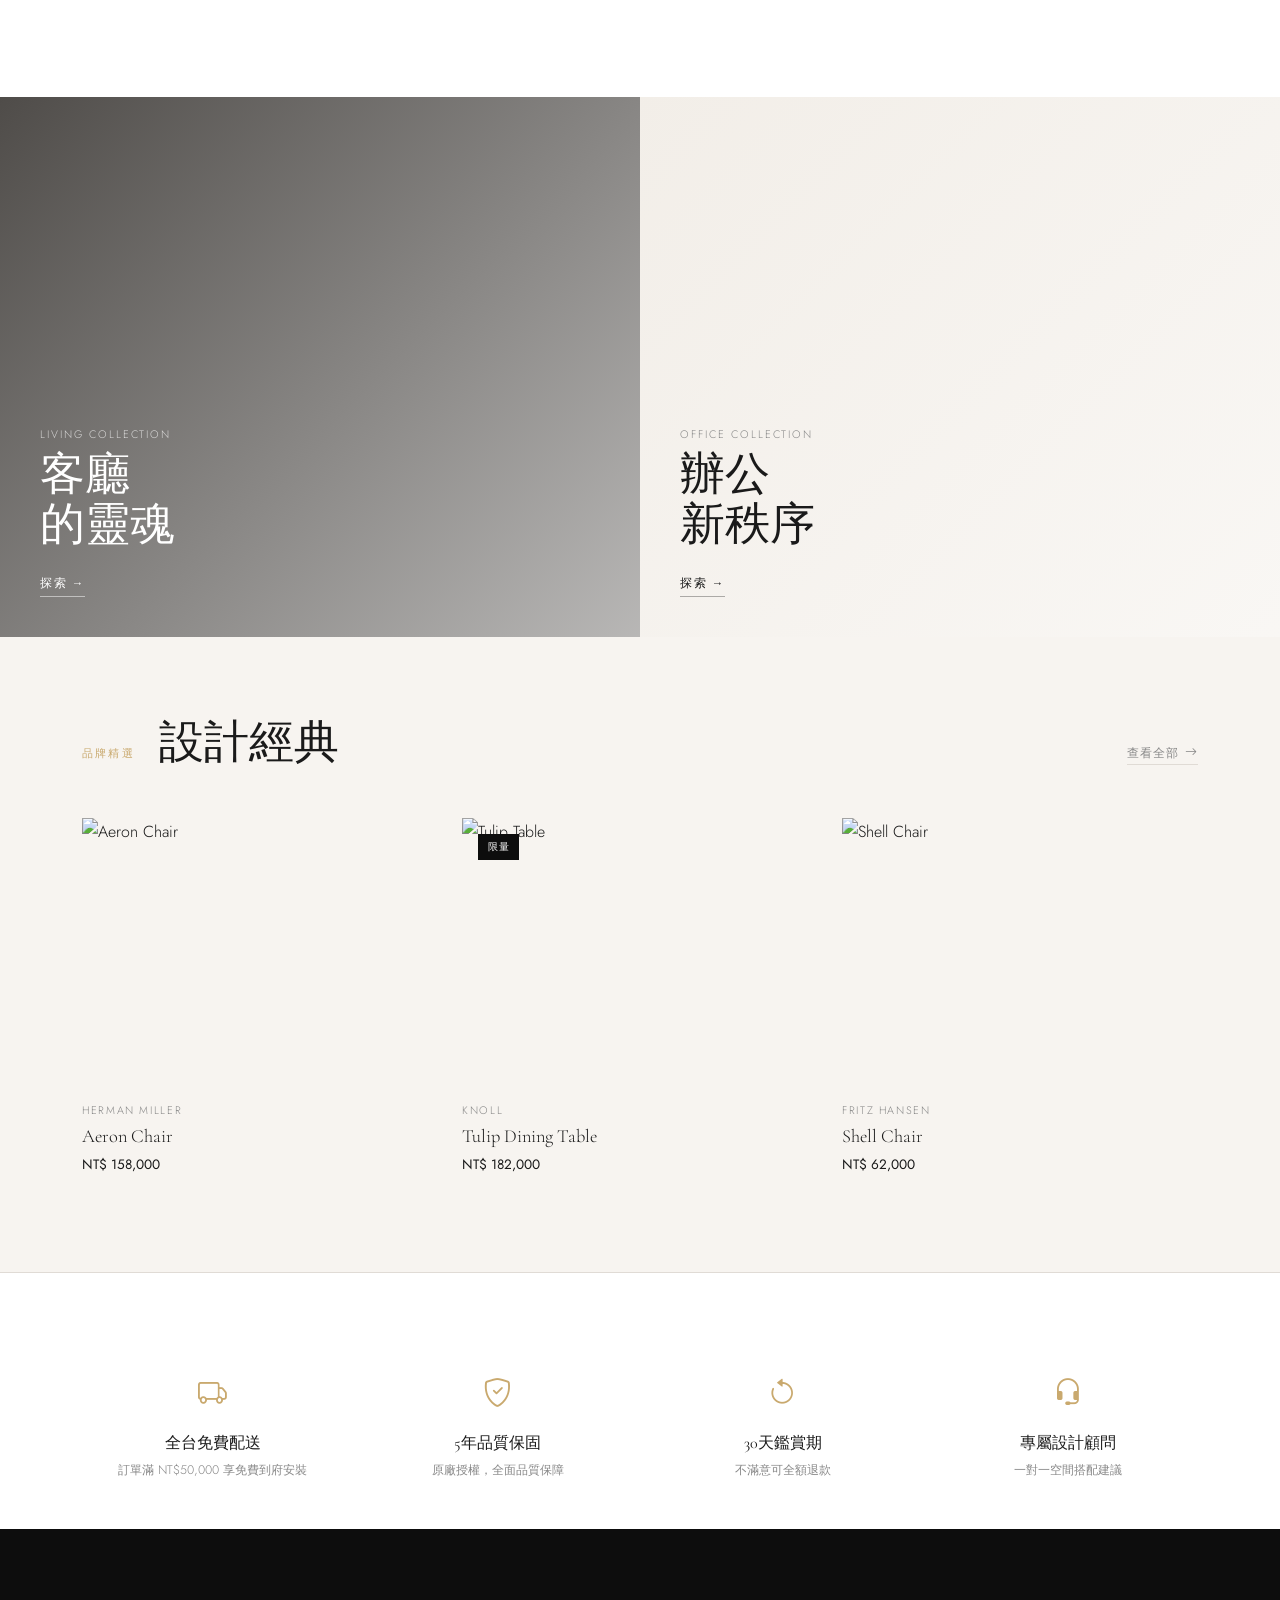
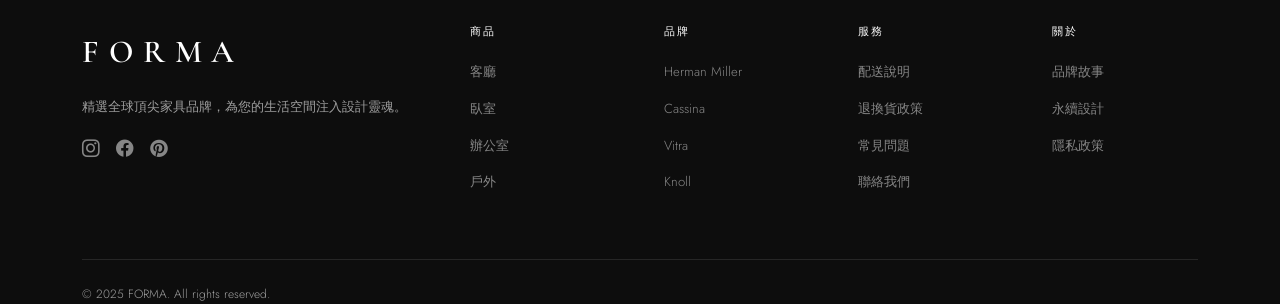
==== commit b45f73e0: "feat: centralize product image mapping across storefront Unify homepage, listing, detail, and relate" ====
--- a/index.html
+++ b/index.html
@@ -394,6 +394,8 @@
   </div>
 
   <script src="https://cdn.jsdelivr.net/npm/bootstrap@5.3.0/dist/js/bootstrap.bundle.min.js"></script>
+  <script src="product-images.js"></script>
   <script src="cart.js"></script>
+  <script src="auth.js"></script>
 </body>
 </html>
--- a/style.css
+++ b/style.css
@@ -673,7 +673,7 @@
 
 .magnifier-container {
   position: relative;
-  overflow: hidden;
+  overflow: visible;
   cursor: crosshair;
   border: 1px solid var(--color-border);
   aspect-ratio: 1/1;
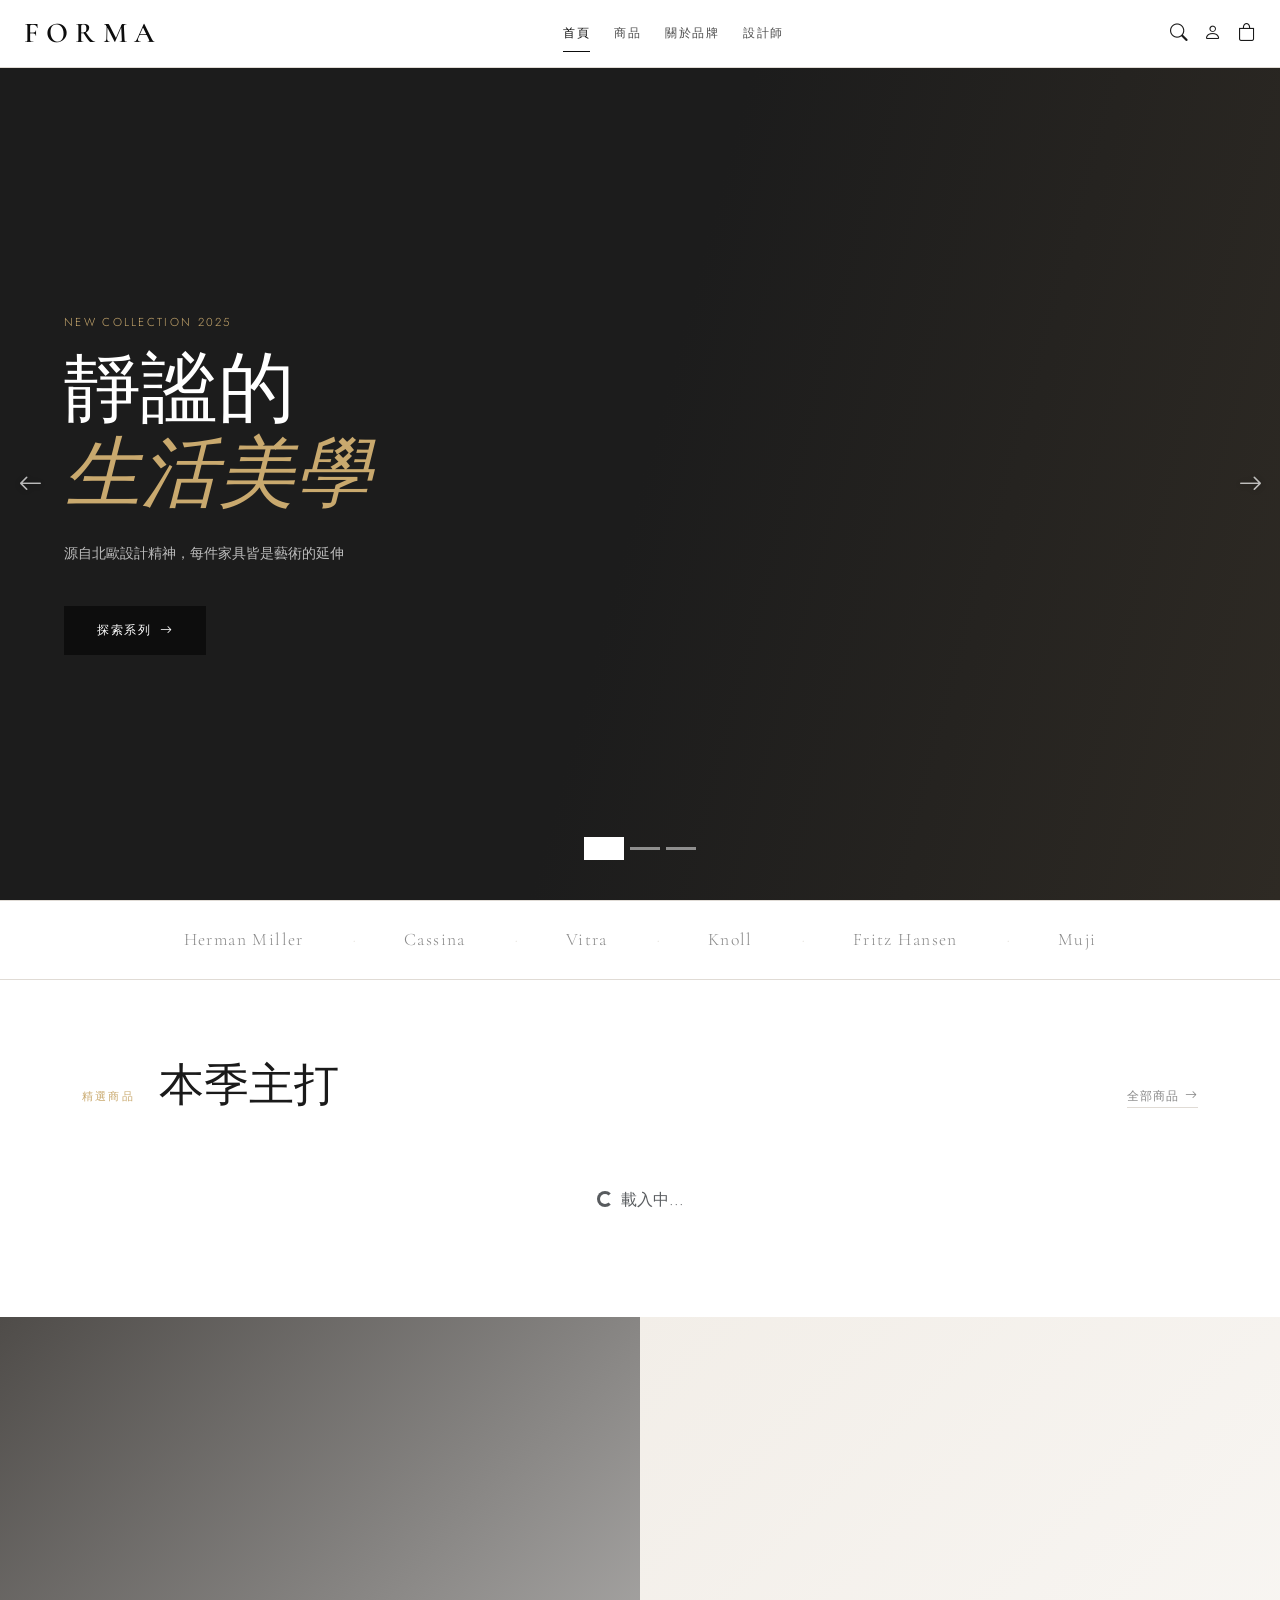
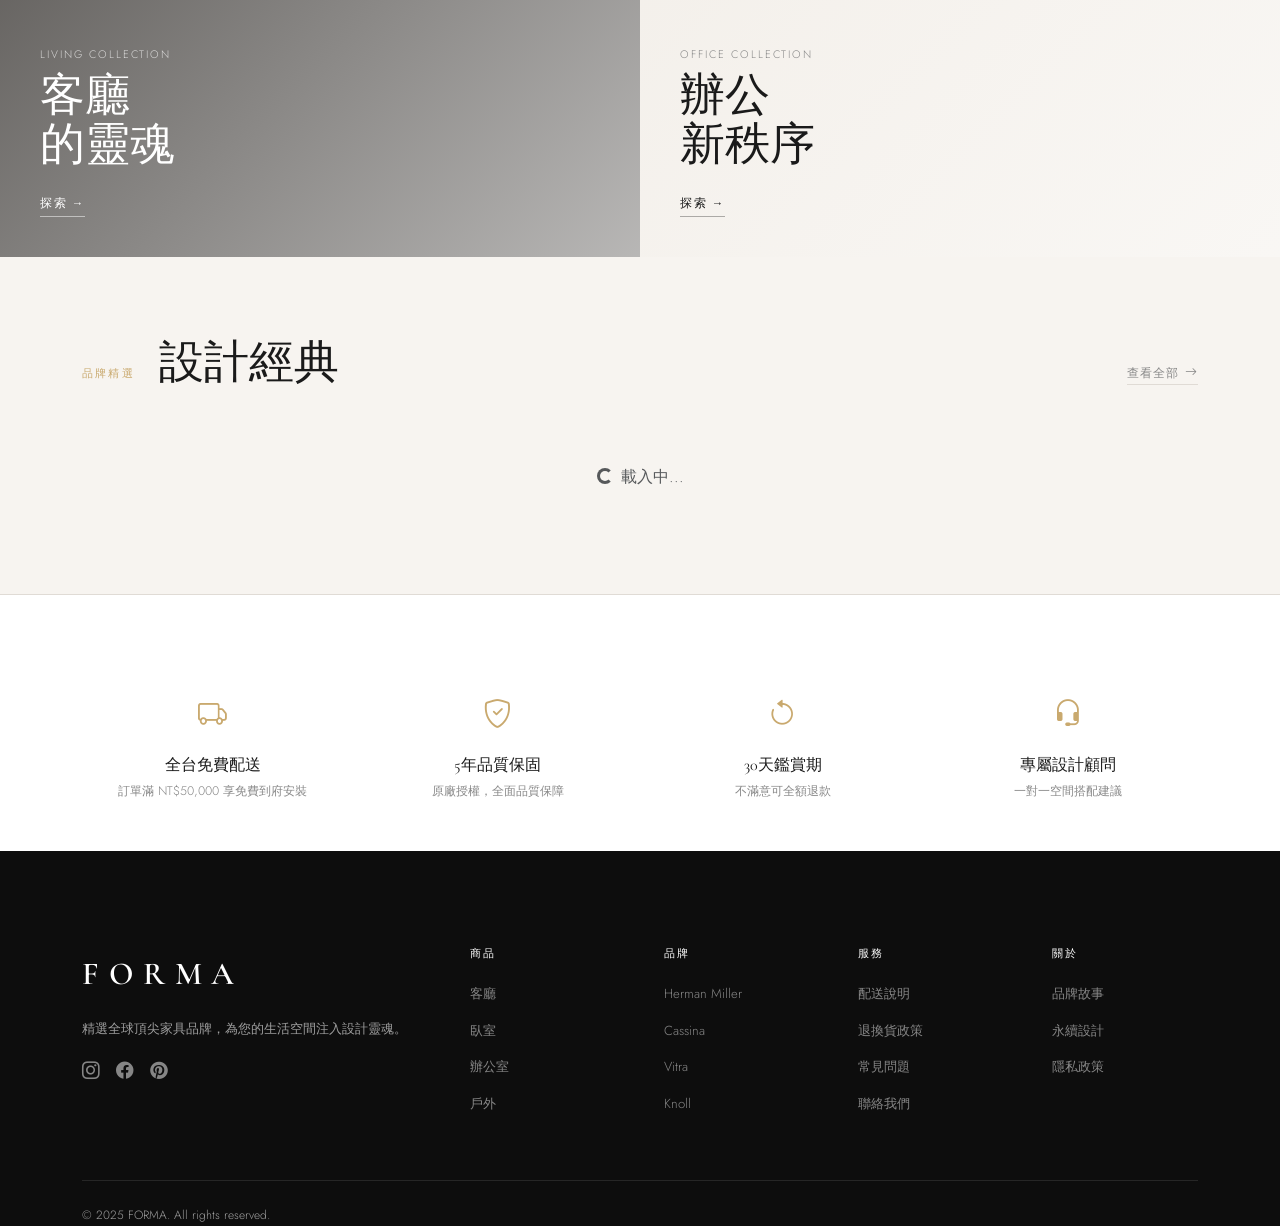
==== commit 8693de4a: "feat: 商品規格、品牌故事欄位與首頁動態化 後端 - Product / ProductDto / ProductRequest 新增 specsJson、brandStory 欄位 - Prod" ====
--- a/index.html
+++ b/index.html
@@ -122,84 +122,8 @@
         <a href="products.html" class="section-link">全部商品 <i class="bi bi-arrow-right"></i></a>
       </div>
 
-      <div class="row g-4">
-        <!-- Product Card 1 -->
-        <div class="col-12 col-md-6 col-lg-3">
-          <div class="product-card" onclick="window.location='product-detail.html?id=1'">
-            <div class="product-img-wrap">
-              <img src="https://images.unsplash.com/photo-1555041469-a586c61ea9bc?w=600&q=80" class="product-img" alt="Eames Lounge Chair">
-              <div class="product-overlay">
-                <button class="btn-overlay" onclick="event.stopPropagation(); addToCart(1, 'Eames Lounge Chair', 128000)">
-                  <i class="bi bi-bag-plus me-1"></i> 加入購物車
-                </button>
-              </div>
-              <span class="product-badge">新品</span>
-            </div>
-            <div class="product-info">
-              <p class="product-brand">Herman Miller</p>
-              <h3 class="product-name">Eames Lounge Chair</h3>
-              <p class="product-price">NT$ 128,000</p>
-            </div>
-          </div>
-        </div>
-
-        <!-- Product Card 2 -->
-        <div class="col-12 col-md-6 col-lg-3">
-          <div class="product-card" onclick="window.location='product-detail.html?id=2'">
-            <div class="product-img-wrap">
-              <img src="https://images.unsplash.com/photo-1586023492125-27b2c045efd7?w=600&q=80" class="product-img" alt="LC2 Sofa">
-              <div class="product-overlay">
-                <button class="btn-overlay" onclick="event.stopPropagation(); addToCart(2, 'LC2 Grand Confort', 245000)">
-                  <i class="bi bi-bag-plus me-1"></i> 加入購物車
-                </button>
-              </div>
-            </div>
-            <div class="product-info">
-              <p class="product-brand">Cassina</p>
-              <h3 class="product-name">LC2 Grand Confort</h3>
-              <p class="product-price">NT$ 245,000</p>
-            </div>
-          </div>
-        </div>
-
-        <!-- Product Card 3 -->
-        <div class="col-12 col-md-6 col-lg-3">
-          <div class="product-card" onclick="window.location='product-detail.html?id=3'">
-            <div class="product-img-wrap">
-              <img src="https://images.unsplash.com/photo-1567538096630-e0c55bd6374c?w=600&q=80" class="product-img" alt="Series 7 Chair">
-              <div class="product-overlay">
-                <button class="btn-overlay" onclick="event.stopPropagation(); addToCart(3, 'Series 7 Chair', 38000)">
-                  <i class="bi bi-bag-plus me-1"></i> 加入購物車
-                </button>
-              </div>
-              <span class="product-badge badge-sale">熱銷</span>
-            </div>
-            <div class="product-info">
-              <p class="product-brand">Fritz Hansen</p>
-              <h3 class="product-name">Series 7 Chair</h3>
-              <p class="product-price">NT$ 38,000</p>
-            </div>
-          </div>
-        </div>
-
-        <!-- Product Card 4 -->
-        <div class="col-12 col-md-6 col-lg-3">
-          <div class="product-card" onclick="window.location='product-detail.html?id=4'">
-            <div class="product-img-wrap">
-              <img src="https://images.unsplash.com/photo-1518455027359-f3f8164ba6bd?w=600&q=80" class="product-img" alt="Noguchi Table">
-              <div class="product-overlay">
-                <button class="btn-overlay" onclick="event.stopPropagation(); addToCart(4, 'Noguchi Coffee Table', 96000)">
-                  <i class="bi bi-bag-plus me-1"></i> 加入購物車
-                </button>
-              </div>
-            </div>
-            <div class="product-info">
-              <p class="product-brand">Vitra</p>
-              <h3 class="product-name">Noguchi Coffee Table</h3>
-              <p class="product-price">NT$ 96,000</p>
-            </div>
-          </div>
-        </div>
+      <div class="row g-4" id="featuredGrid">
+        <div class="col-12 text-center py-4 text-muted"><div class="spinner-border spinner-border-sm me-2"></div>載入中...</div>
       </div>
     </div>
   </section>
@@ -231,61 +155,8 @@
         <a href="products.html" class="section-link">查看全部 <i class="bi bi-arrow-right"></i></a>
       </div>
 
-      <div class="row g-4">
-        <div class="col-12 col-md-4 col-lg-4">
-          <div class="product-card product-card-wide" onclick="window.location='product-detail.html?id=5'">
-            <div class="product-img-wrap">
-              <img src="https://images.unsplash.com/photo-1592078615290-033ee584e267?w=800&q=80" class="product-img" alt="Aeron Chair">
-              <div class="product-overlay">
-                <button class="btn-overlay" onclick="event.stopPropagation(); addToCart(5, 'Aeron Chair', 158000)">
-                  <i class="bi bi-bag-plus me-1"></i> 加入購物車
-                </button>
-              </div>
-            </div>
-            <div class="product-info">
-              <p class="product-brand">Herman Miller</p>
-              <h3 class="product-name">Aeron Chair</h3>
-              <p class="product-price">NT$ 158,000</p>
-            </div>
-          </div>
-        </div>
-
-        <div class="col-12 col-md-4 col-lg-4">
-          <div class="product-card product-card-wide" onclick="window.location='product-detail.html?id=6'">
-            <div class="product-img-wrap">
-              <img src="https://images.unsplash.com/photo-1555041469-a586c61ea9bc?w=800&q=80" class="product-img" alt="Tulip Table">
-              <div class="product-overlay">
-                <button class="btn-overlay" onclick="event.stopPropagation(); addToCart(6, 'Tulip Dining Table', 182000)">
-                  <i class="bi bi-bag-plus me-1"></i> 加入購物車
-                </button>
-              </div>
-              <span class="product-badge">限量</span>
-            </div>
-            <div class="product-info">
-              <p class="product-brand">Knoll</p>
-              <h3 class="product-name">Tulip Dining Table</h3>
-              <p class="product-price">NT$ 182,000</p>
-            </div>
-          </div>
-        </div>
-
-        <div class="col-12 col-md-4 col-lg-4">
-          <div class="product-card product-card-wide" onclick="window.location='product-detail.html?id=7'">
-            <div class="product-img-wrap">
-              <img src="https://images.unsplash.com/photo-1556909114-f6e7ad7d3136?w=800&q=80" class="product-img" alt="Shell Chair">
-              <div class="product-overlay">
-                <button class="btn-overlay" onclick="event.stopPropagation(); addToCart(7, 'Shell Chair', 62000)">
-                  <i class="bi bi-bag-plus me-1"></i> 加入購物車
-                </button>
-              </div>
-            </div>
-            <div class="product-info">
-              <p class="product-brand">Fritz Hansen</p>
-              <h3 class="product-name">Shell Chair</h3>
-              <p class="product-price">NT$ 62,000</p>
-            </div>
-          </div>
-        </div>
+      <div class="row g-4" id="classicGrid">
+        <div class="col-12 text-center py-4 text-muted"><div class="spinner-border spinner-border-sm me-2"></div>載入中...</div>
       </div>
     </div>
   </section>
@@ -394,8 +265,73 @@
   </div>
 
   <script src="https://cdn.jsdelivr.net/npm/bootstrap@5.3.0/dist/js/bootstrap.bundle.min.js"></script>
-  <script src="product-images.js"></script>
   <script src="cart.js"></script>
   <script src="auth.js"></script>
+  <script>
+    const API_BASE = 'http://localhost:8080';
+
+    // 產生商品卡片 HTML
+    function productCard(p, colClass) {
+      const imgSrc = p.mainImage
+        ? (p.mainImage.startsWith('/uploads') ? API_BASE + p.mainImage : p.mainImage)
+        : '';
+      return `
+        <div class="${colClass}">
+          <div class="product-card${colClass.includes('col-lg-4') ? ' product-card-wide' : ''}" onclick="window.location='product-detail.html?id=${p.id}'">
+            <div class="product-img-wrap">
+              <img src="${imgSrc}" class="product-img" alt="${p.name || ''}" loading="lazy"
+                   onerror="this.style.opacity='0.1'">
+              <div class="product-overlay">
+                <button class="btn-overlay" onclick="event.stopPropagation(); addToCart(${p.id},'${(p.name||'').replace(/'/g,"\\'")}',${p.price||0})">
+                  <i class="bi bi-bag-plus me-1"></i> 加入購物車
+                </button>
+              </div>
+            </div>
+            <div class="product-info">
+              <p class="product-brand">${p.brand || ''}</p>
+              <h3 class="product-name">${p.name || ''}</h3>
+              <p class="product-price">NT$ ${(p.price||0).toLocaleString()}</p>
+            </div>
+          </div>
+        </div>`;
+    }
+
+    // 載入本季主打
+    async function loadFeatured() {
+      try {
+        const res = await fetch(API_BASE + '/api/products/featured');
+        const products = await res.json();
+        const grid = document.getElementById('featuredGrid');
+        if (products.length === 0) {
+          grid.innerHTML = '<div class="col-12 text-center py-4 text-muted">尚未設定主打商品</div>';
+          return;
+        }
+        grid.innerHTML = products.slice(0, 4).map(p => productCard(p, 'col-12 col-md-6 col-lg-3')).join('');
+      } catch (e) {
+        document.getElementById('featuredGrid').innerHTML = '<div class="col-12 text-center py-4 text-muted">無法載入商品</div>';
+      }
+    }
+
+    // 載入設計經典
+    async function loadClassic() {
+      try {
+        const res = await fetch(API_BASE + '/api/products/classic');
+        const products = await res.json();
+        const grid = document.getElementById('classicGrid');
+        if (products.length === 0) {
+          grid.innerHTML = '<div class="col-12 text-center py-4 text-muted">尚未設定經典商品</div>';
+          return;
+        }
+        grid.innerHTML = products.slice(0, 3).map(p => productCard(p, 'col-12 col-md-4 col-lg-4')).join('');
+      } catch (e) {
+        document.getElementById('classicGrid').innerHTML = '<div class="col-12 text-center py-4 text-muted">無法載入商品</div>';
+      }
+    }
+
+    document.addEventListener('DOMContentLoaded', () => {
+      loadFeatured();
+      loadClassic();
+    });
+  </script>
 </body>
 </html>
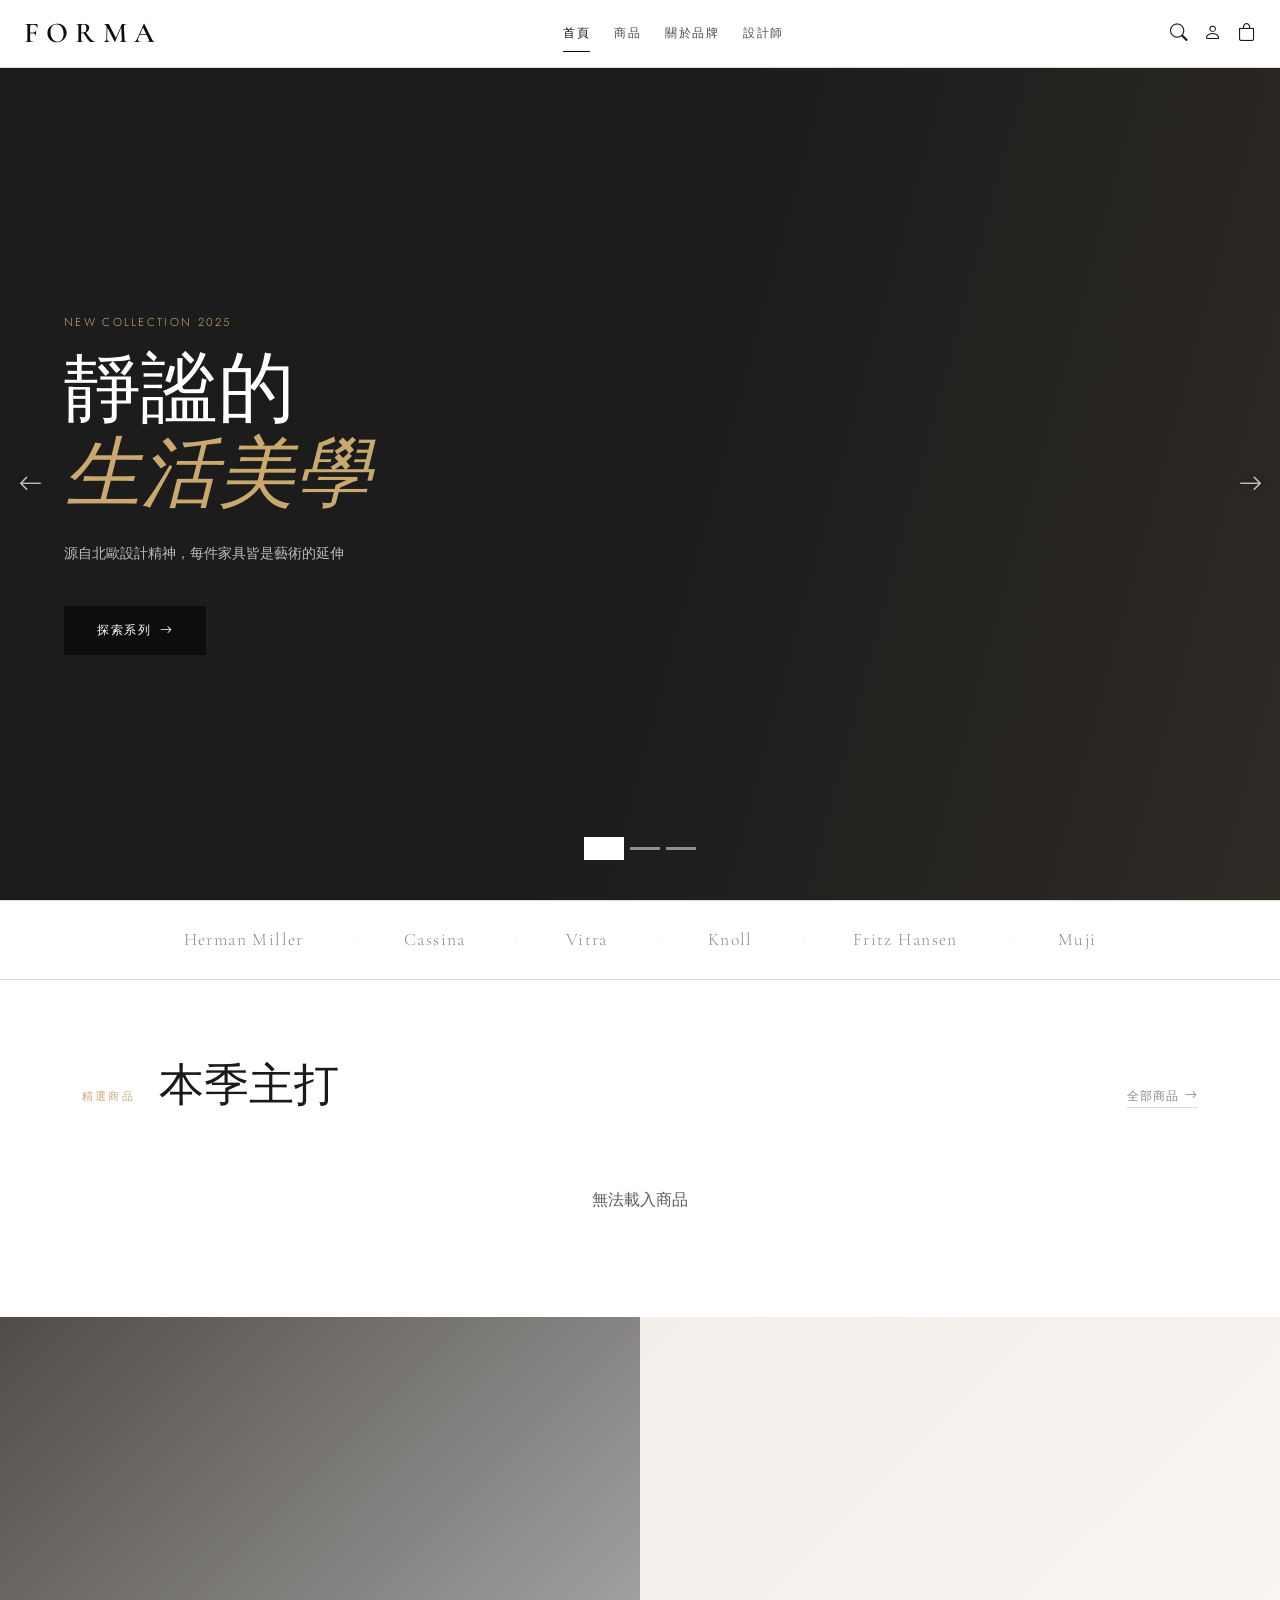
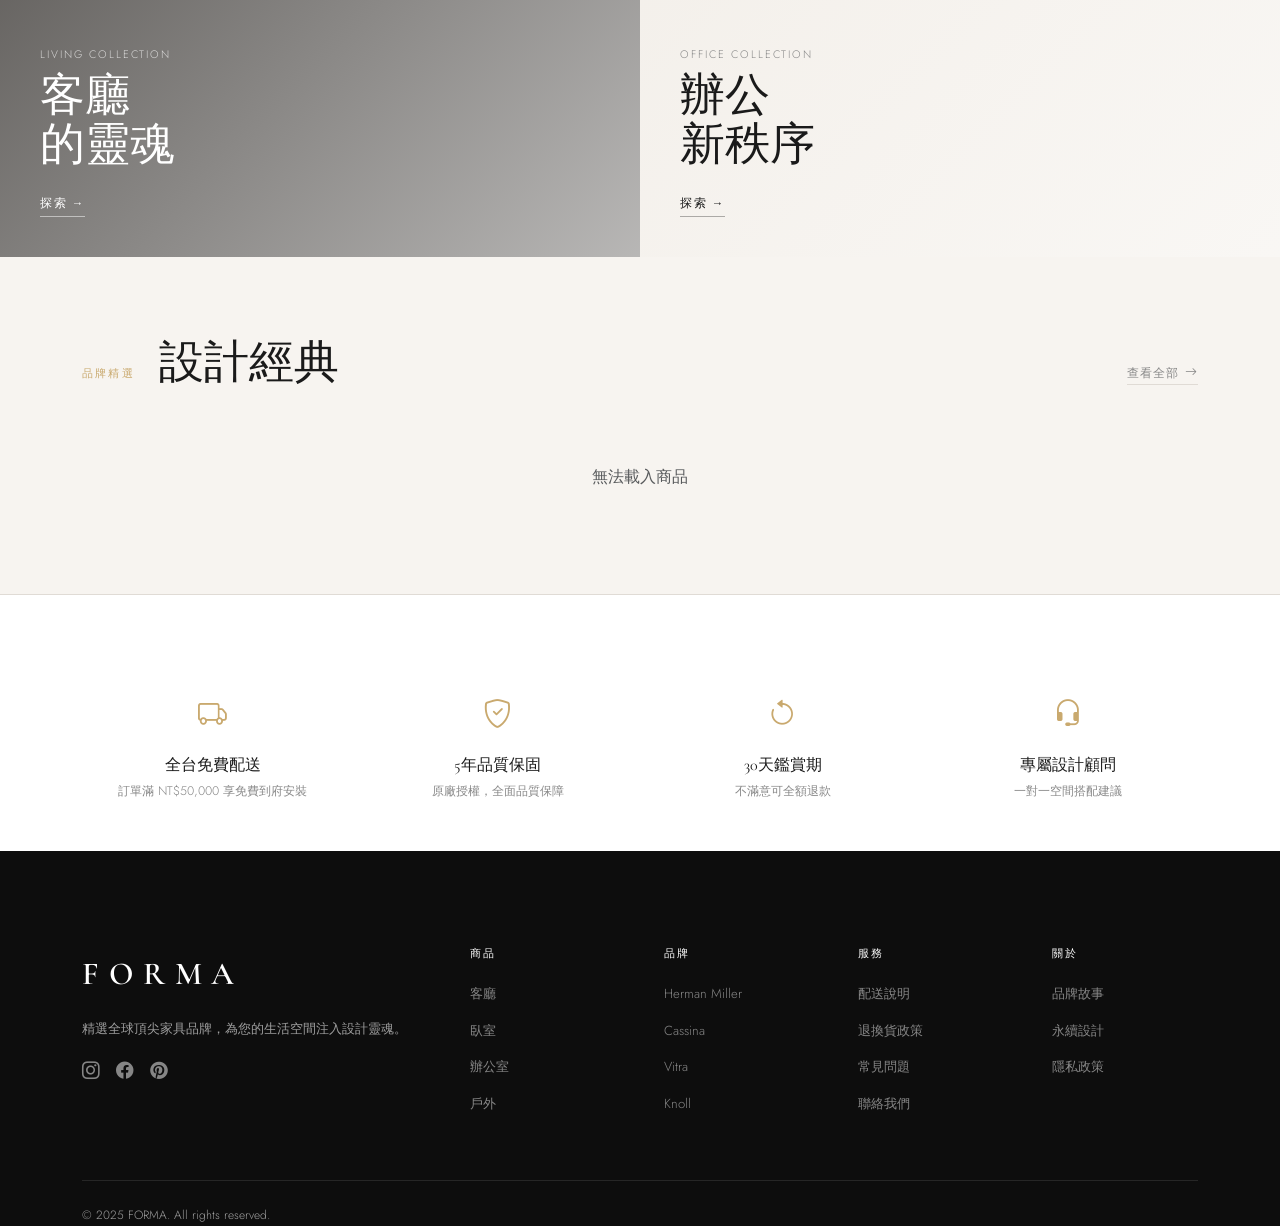
==== commit fd96955f: "fix: 修復首頁載入中卡住 + 商品頁品牌清單改為動態載入 修復 - index.html：移除與 auth.js 重複的 const API_BASE 宣告   此宣告在 auth.js 載入後會" ====
--- a/index.html
+++ b/index.html
@@ -268,7 +268,8 @@
   <script src="cart.js"></script>
   <script src="auth.js"></script>
   <script>
-    const API_BASE = 'http://localhost:8080';
+    // API_BASE 由 auth.js 定義（http://localhost:8080），此處不可重複宣告，
+    // 否則會觸發 SyntaxError 導致下方 loadFeatured/loadClassic 永遠停在「載入中」。
 
     // 產生商品卡片 HTML
     function productCard(p, colClass) {
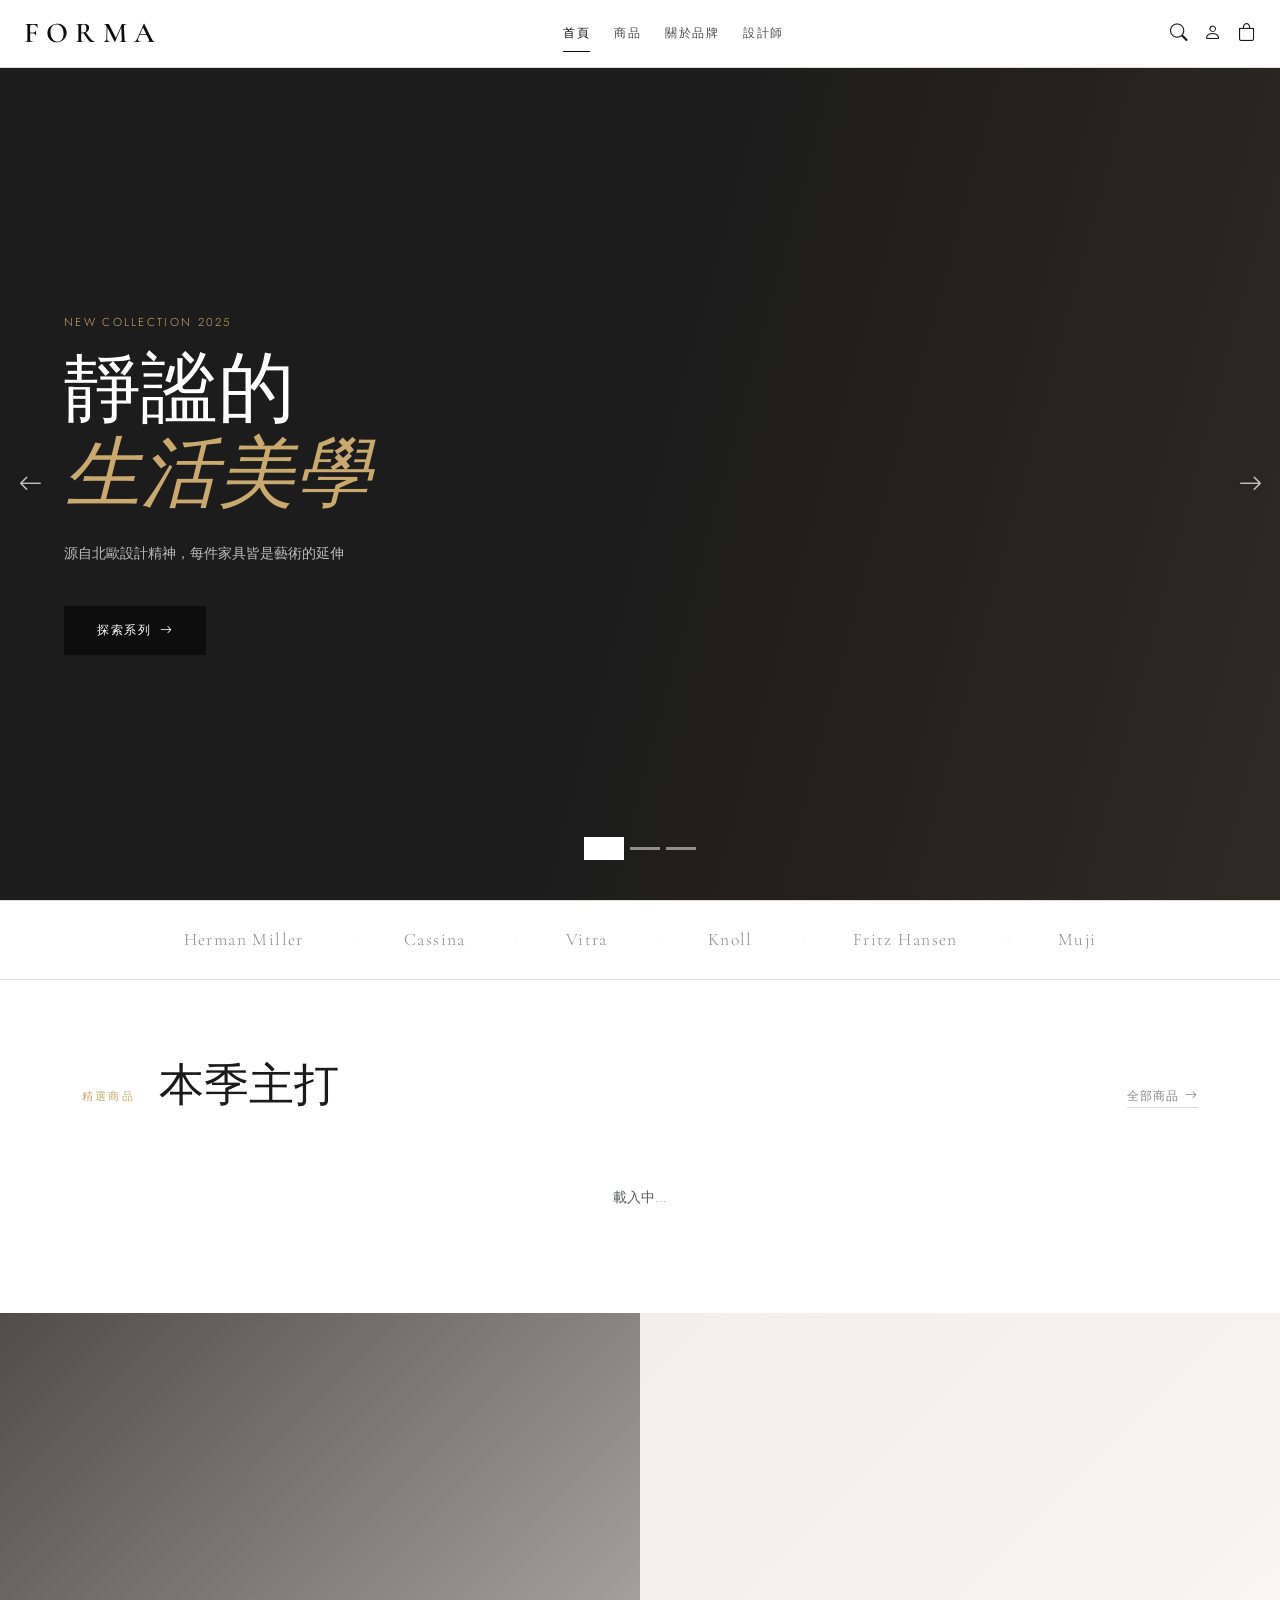
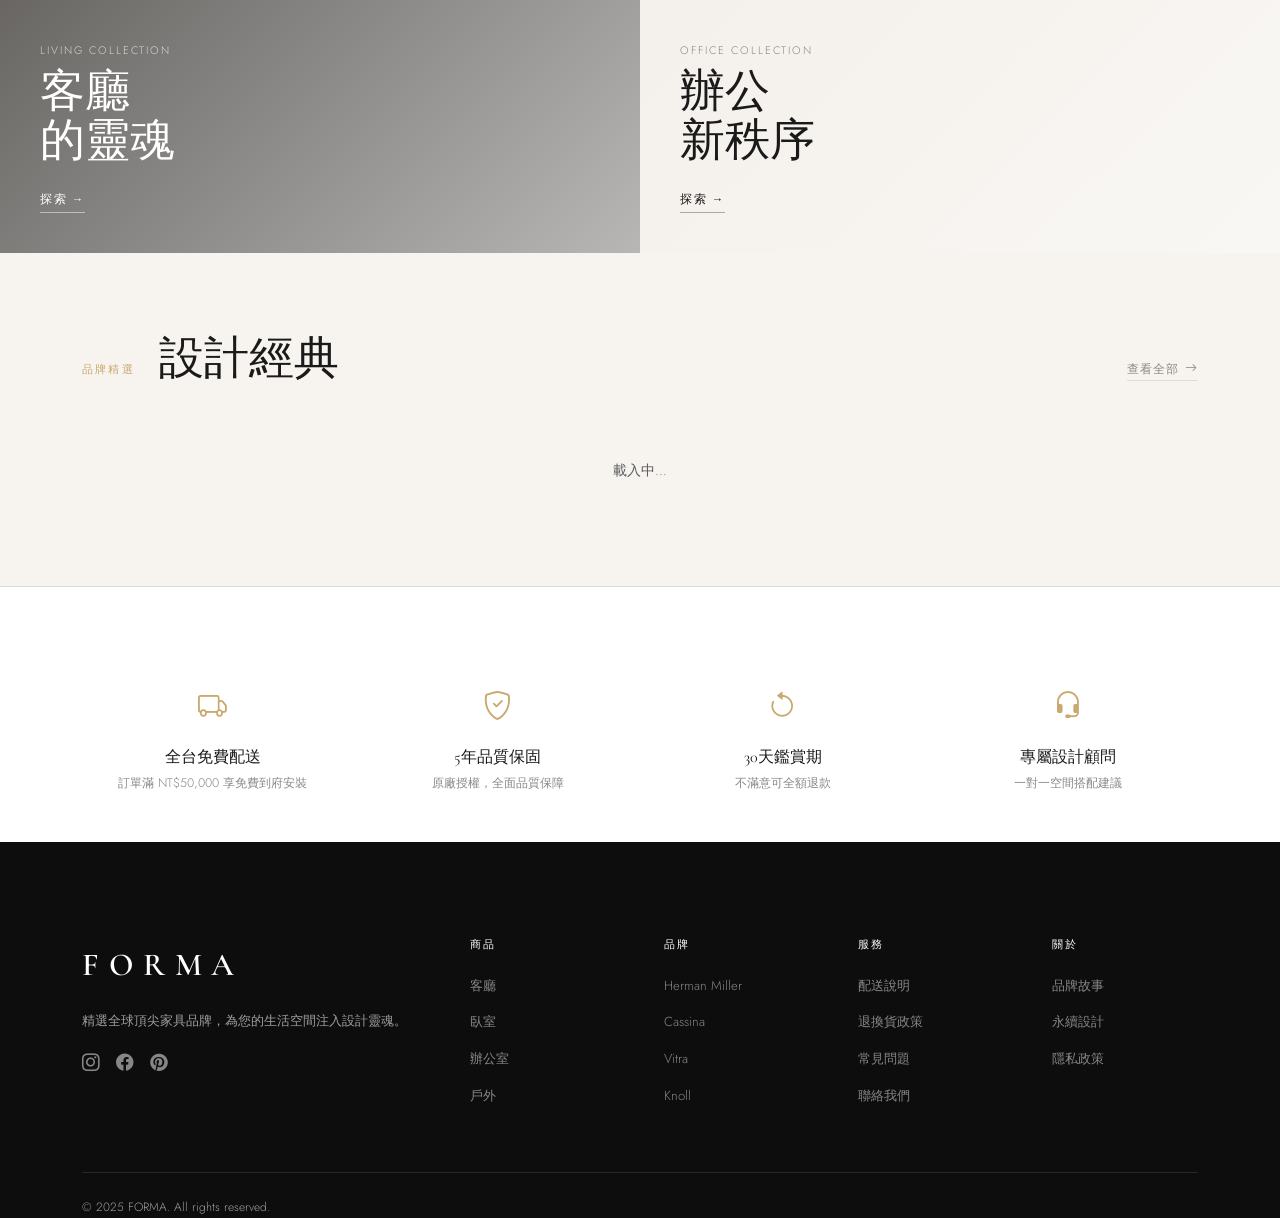
==== commit fbb8848e: "feat: add Brands & Designers frontend pages and admin CRUD Frontend (user-facing): - brands.html / b" ====
--- a/index.html
+++ b/index.html
@@ -24,8 +24,8 @@
         <ul class="navbar-nav mx-auto gap-4">
           <li class="nav-item"><a class="nav-link active" href="index.html">首頁</a></li>
           <li class="nav-item"><a class="nav-link" href="products.html">商品</a></li>
-          <li class="nav-item"><a class="nav-link" href="#">關於品牌</a></li>
-          <li class="nav-item"><a class="nav-link" href="#">設計師</a></li>
+          <li class="nav-item"><a class="nav-link" href="brands.html">關於品牌</a></li>
+          <li class="nav-item"><a class="nav-link" href="designers.html">設計師</a></li>
         </ul>
         <div class="d-flex align-items-center gap-3">
           <a href="#" class="nav-icon"><i class="bi bi-search"></i></a>
@@ -45,7 +45,7 @@
       <div class="carousel-inner">
 
         <div class="carousel-item active">
-          <div class="hero-slide hero-slide-1">
+          <div class="hero-slide hero-slide-1" id="heroSlide1">
             <div class="hero-content">
               <p class="hero-label">New Collection 2025</p>
               <h1 class="hero-title">靜謐的<br><em>生活美學</em></h1>
@@ -56,7 +56,7 @@
         </div>
 
         <div class="carousel-item">
-          <div class="hero-slide hero-slide-2">
+          <div class="hero-slide hero-slide-2" id="heroSlide2">
             <div class="hero-content hero-content-right">
               <p class="hero-label">Herman Miller — Signature</p>
               <h1 class="hero-title">人體工學<br><em>的藝術</em></h1>
@@ -67,7 +67,7 @@
         </div>
 
         <div class="carousel-item">
-          <div class="hero-slide hero-slide-3">
+          <div class="hero-slide hero-slide-3" id="heroSlide3">
             <div class="hero-content">
               <p class="hero-label">Cassina — Iconic Series</p>
               <h1 class="hero-title">義大利<br><em>工藝傳承</em></h1>
@@ -122,8 +122,11 @@
         <a href="products.html" class="section-link">全部商品 <i class="bi bi-arrow-right"></i></a>
       </div>
 
+      <!-- 本季主打：由 home.js 依後端 /api/products/featured 動態填入（最多 4 個） -->
       <div class="row g-4" id="featuredGrid">
-        <div class="col-12 text-center py-4 text-muted"><div class="spinner-border spinner-border-sm me-2"></div>載入中...</div>
+        <div class="col-12 text-center py-4 text-muted" style="font-size:.85rem;">
+          載入中…
+        </div>
       </div>
     </div>
   </section>
@@ -155,8 +158,11 @@
         <a href="products.html" class="section-link">查看全部 <i class="bi bi-arrow-right"></i></a>
       </div>
 
+      <!-- 設計經典：由 home.js 依後端 /api/products/classic 動態填入（最多 3 個） -->
       <div class="row g-4" id="classicGrid">
-        <div class="col-12 text-center py-4 text-muted"><div class="spinner-border spinner-border-sm me-2"></div>載入中...</div>
+        <div class="col-12 text-center py-4 text-muted" style="font-size:.85rem;">
+          載入中…
+        </div>
       </div>
     </div>
   </section>
@@ -265,74 +271,10 @@
   </div>
 
   <script src="https://cdn.jsdelivr.net/npm/bootstrap@5.3.0/dist/js/bootstrap.bundle.min.js"></script>
+  <script src="product-images.js"></script>
   <script src="cart.js"></script>
   <script src="auth.js"></script>
-  <script>
-    // API_BASE 由 auth.js 定義（http://localhost:8080），此處不可重複宣告，
-    // 否則會觸發 SyntaxError 導致下方 loadFeatured/loadClassic 永遠停在「載入中」。
-
-    // 產生商品卡片 HTML
-    function productCard(p, colClass) {
-      const imgSrc = p.mainImage
-        ? (p.mainImage.startsWith('/uploads') ? API_BASE + p.mainImage : p.mainImage)
-        : '';
-      return `
-        <div class="${colClass}">
-          <div class="product-card${colClass.includes('col-lg-4') ? ' product-card-wide' : ''}" onclick="window.location='product-detail.html?id=${p.id}'">
-            <div class="product-img-wrap">
-              <img src="${imgSrc}" class="product-img" alt="${p.name || ''}" loading="lazy"
-                   onerror="this.style.opacity='0.1'">
-              <div class="product-overlay">
-                <button class="btn-overlay" onclick="event.stopPropagation(); addToCart(${p.id},'${(p.name||'').replace(/'/g,"\\'")}',${p.price||0})">
-                  <i class="bi bi-bag-plus me-1"></i> 加入購物車
-                </button>
-              </div>
-            </div>
-            <div class="product-info">
-              <p class="product-brand">${p.brand || ''}</p>
-              <h3 class="product-name">${p.name || ''}</h3>
-              <p class="product-price">NT$ ${(p.price||0).toLocaleString()}</p>
-            </div>
-          </div>
-        </div>`;
-    }
-
-    // 載入本季主打
-    async function loadFeatured() {
-      try {
-        const res = await fetch(API_BASE + '/api/products/featured');
-        const products = await res.json();
-        const grid = document.getElementById('featuredGrid');
-        if (products.length === 0) {
-          grid.innerHTML = '<div class="col-12 text-center py-4 text-muted">尚未設定主打商品</div>';
-          return;
-        }
-        grid.innerHTML = products.slice(0, 4).map(p => productCard(p, 'col-12 col-md-6 col-lg-3')).join('');
-      } catch (e) {
-        document.getElementById('featuredGrid').innerHTML = '<div class="col-12 text-center py-4 text-muted">無法載入商品</div>';
-      }
-    }
-
-    // 載入設計經典
-    async function loadClassic() {
-      try {
-        const res = await fetch(API_BASE + '/api/products/classic');
-        const products = await res.json();
-        const grid = document.getElementById('classicGrid');
-        if (products.length === 0) {
-          grid.innerHTML = '<div class="col-12 text-center py-4 text-muted">尚未設定經典商品</div>';
-          return;
-        }
-        grid.innerHTML = products.slice(0, 3).map(p => productCard(p, 'col-12 col-md-4 col-lg-4')).join('');
-      } catch (e) {
-        document.getElementById('classicGrid').innerHTML = '<div class="col-12 text-center py-4 text-muted">無法載入商品</div>';
-      }
-    }
-
-    document.addEventListener('DOMContentLoaded', () => {
-      loadFeatured();
-      loadClassic();
-    });
-  </script>
+  <script src="product-images.js"></script>
+  <script src="home.js"></script>
 </body>
 </html>
--- a/style.css
+++ b/style.css
@@ -973,6 +973,92 @@
 /* MODAL */
 .forma-modal { border-radius: 0; border: 1px solid var(--color-border); }
 
+/* ── BRAND CARDS ── */
+.brand-card {
+  cursor: pointer;
+  border: 1px solid var(--color-border, #e8e2d8);
+  transition: box-shadow var(--transition, .2s), transform var(--transition, .2s);
+  overflow: hidden;
+}
+.brand-card:hover { box-shadow: 0 8px 32px rgba(0,0,0,.10); transform: translateY(-3px); }
+.brand-card-img {
+  width: 100%;
+  height: 220px;
+  object-fit: cover;
+  display: block;
+}
+.brand-card-placeholder {
+  width: 100%;
+  height: 220px;
+  background: linear-gradient(135deg, #f5f1eb 0%, #e8e0d4 100%);
+  display: flex;
+  align-items: center;
+  justify-content: center;
+}
+.brand-card-initial {
+  font-family: 'Cormorant Garamond', serif;
+  font-size: 5rem;
+  font-weight: 300;
+  color: var(--color-accent, #c9a84c);
+  opacity: .6;
+}
+.brand-card-body { padding: 1.25rem 1.25rem 1.5rem; }
+.brand-card-meta { font-size: .72rem; color: var(--color-muted, #888); letter-spacing: .08em; text-transform: uppercase; margin-bottom: .4rem; }
+.brand-card-name { font-family: 'Cormorant Garamond', serif; font-size: 1.5rem; font-weight: 400; margin-bottom: .3rem; }
+.brand-card-tagline { font-size: .85rem; color: var(--color-muted, #888); margin-bottom: .8rem; line-height: 1.5; }
+.brand-card-link { font-size: .78rem; letter-spacing: .08em; color: var(--color-accent, #c9a84c); text-transform: uppercase; }
+
+/* ── DESIGNER CARDS ── */
+.designer-card {
+  cursor: pointer;
+  border: 1px solid var(--color-border, #e8e2d8);
+  padding: 1.5rem;
+  transition: box-shadow var(--transition, .2s), transform var(--transition, .2s);
+}
+.designer-card:hover { box-shadow: 0 8px 32px rgba(0,0,0,.10); transform: translateY(-3px); }
+.designer-card-header { display: flex; gap: 1rem; align-items: center; margin-bottom: 1rem; }
+.designer-card-portrait {
+  width: 72px;
+  height: 72px;
+  border-radius: 50%;
+  object-fit: cover;
+  flex-shrink: 0;
+}
+.designer-card-portrait-placeholder {
+  width: 72px;
+  height: 72px;
+  border-radius: 50%;
+  background: linear-gradient(135deg, #f5f1eb 0%, #e8e0d4 100%);
+  display: flex;
+  align-items: center;
+  justify-content: center;
+  flex-shrink: 0;
+}
+.designer-card-initial { font-family: 'Cormorant Garamond', serif; font-size: 1.8rem; font-weight: 300; color: var(--color-accent, #c9a84c); }
+.designer-card-name { font-family: 'Cormorant Garamond', serif; font-size: 1.3rem; font-weight: 400; margin: 0 0 .2rem; }
+.designer-card-meta { font-size: .72rem; color: var(--color-muted, #888); letter-spacing: .06em; }
+.designer-card-tagline { font-size: .88rem; color: #555; margin-bottom: .5rem; font-style: italic; }
+.designer-card-works { font-size: .78rem; color: var(--color-muted, #888); margin-bottom: .8rem; }
+
+/* page subtitle */
+.page-subtitle { font-size: .9rem; color: var(--color-muted, #888); margin-top: .4rem; }
+
+/* ── REVIEWS ── */
+.review-item {
+  padding: 1rem 0;
+  border-bottom: 1px solid var(--color-border);
+}
+.review-item:last-child { border-bottom: none; }
+.review-stars { color: var(--color-accent, #c9a84c); letter-spacing: 2px; }
+.review-date  { font-size: 0.78rem; color: var(--color-muted); margin: 0.2rem 0 0.4rem; }
+.review-text  { margin: 0; font-size: 0.92rem; }
+
+/* 星星選擇器 */
+.star-picker { display: flex; gap: 4px; font-size: 1.6rem; cursor: pointer; }
+.star-opt    { color: #ccc; transition: color 0.1s; user-select: none; }
+.star-opt.active, .star-opt.selected { color: var(--color-accent, #c9a84c); }
+.review-form-wrap { margin-top: 1.5rem; }
+
 /* ── RESPONSIVE ── */
 @media (max-width: 992px) {
   .magnifier-result { display: none; }
